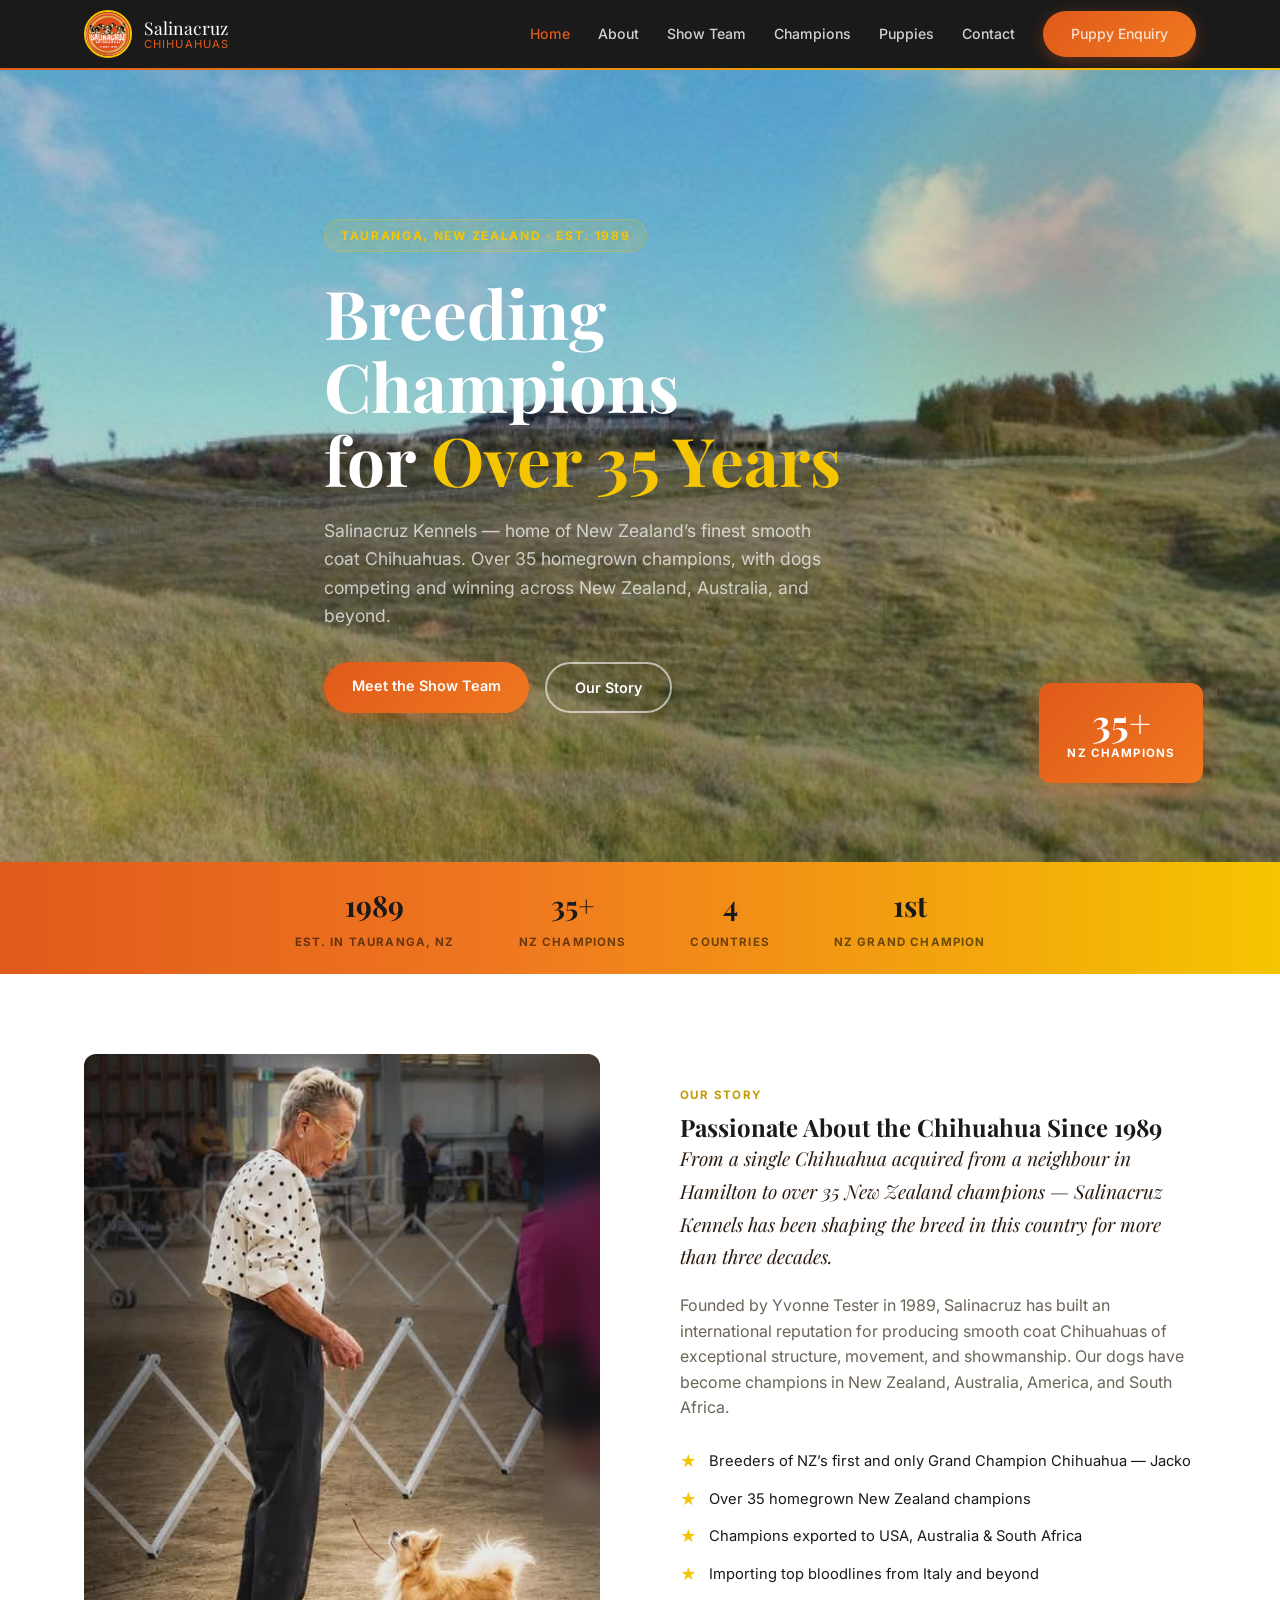
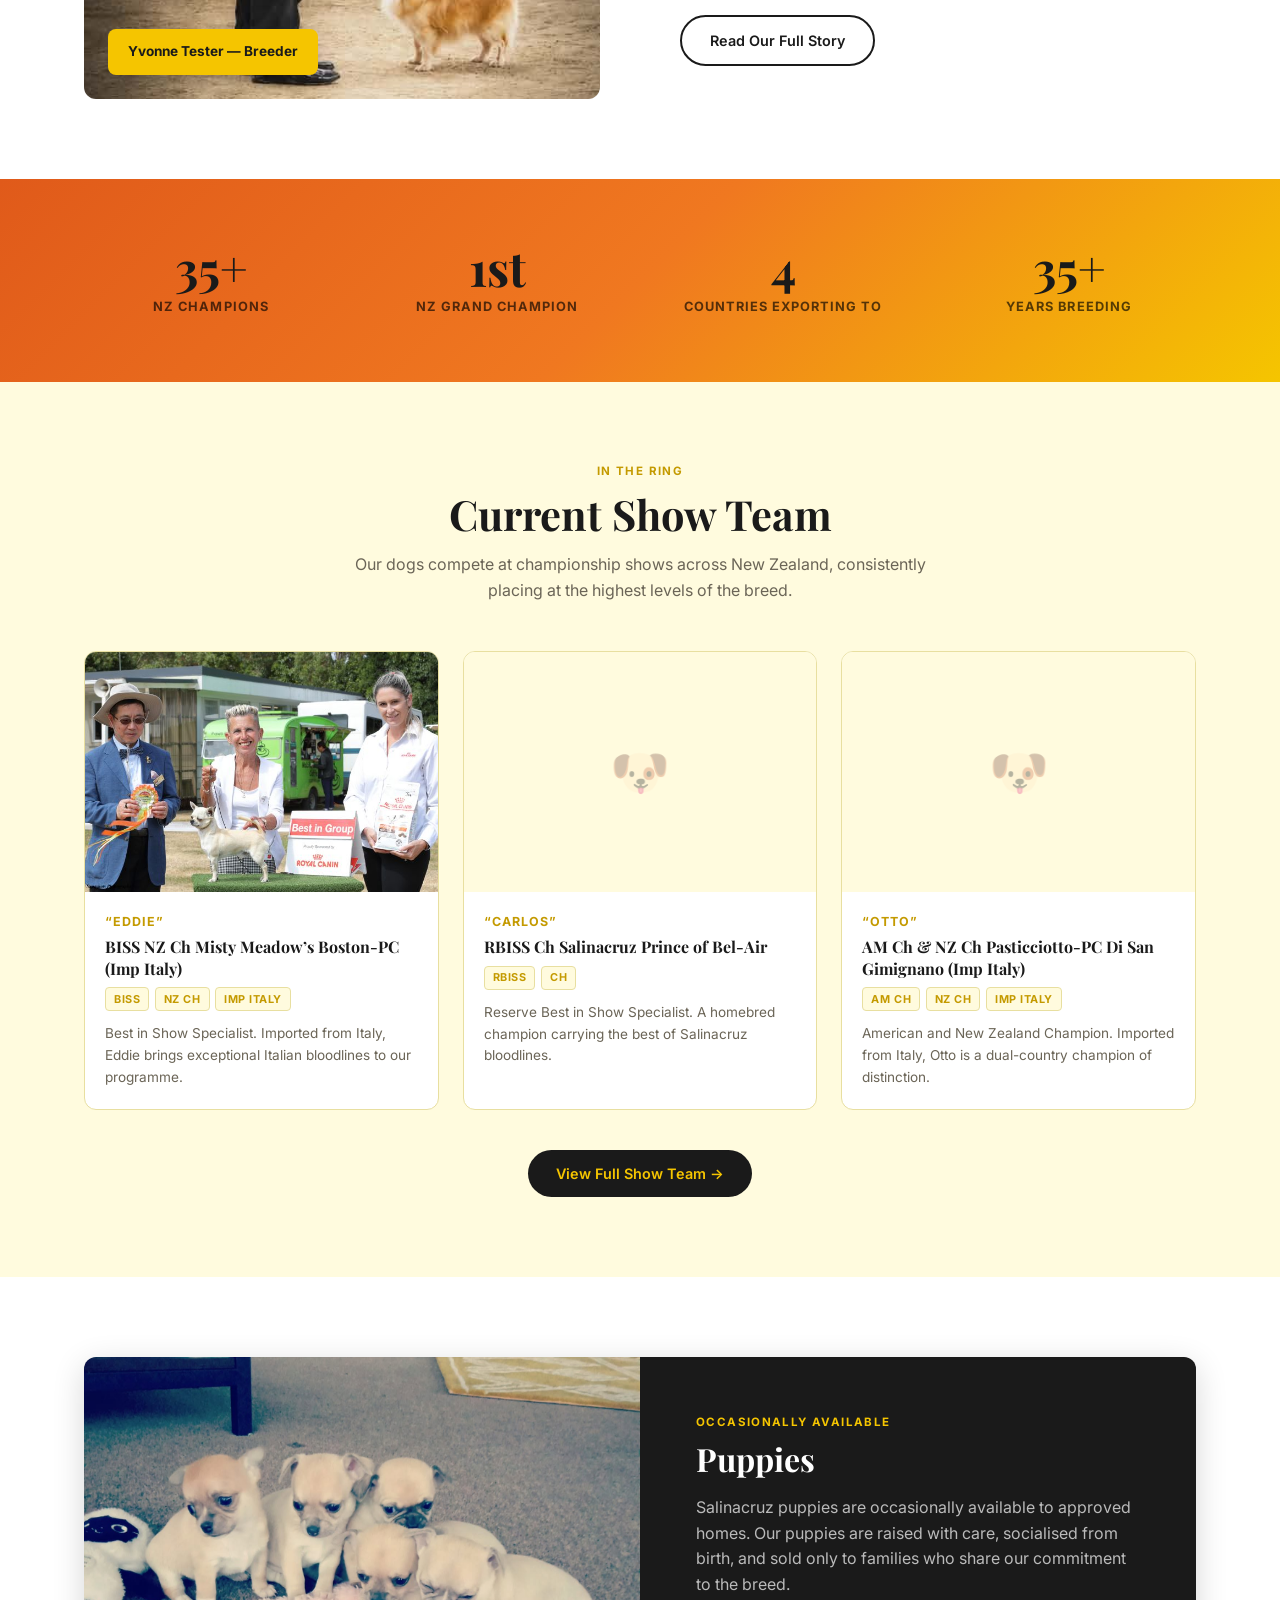
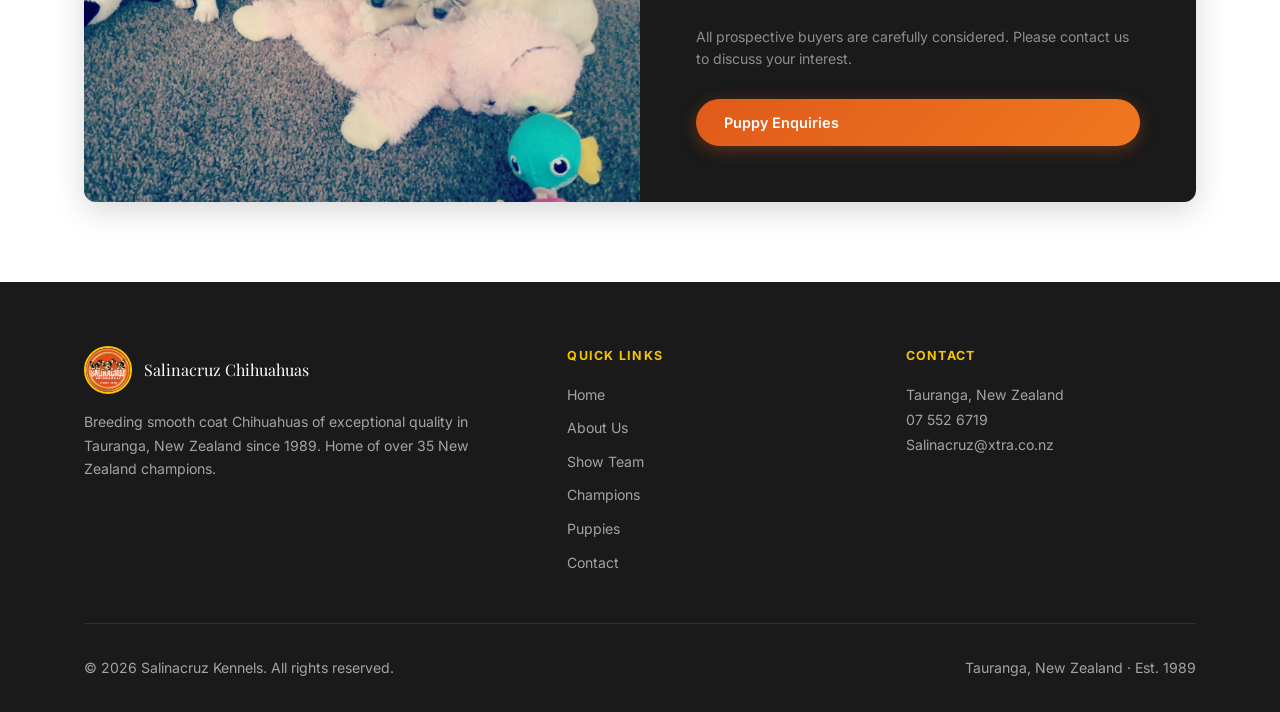
==== index.html @ f437dc0d "Update email to Salinacruz@xtra.co.nz across all pages" ====
﻿<!DOCTYPE html>
<html lang="en">
<head>
  <meta charset="UTF-8" />
  <meta name="viewport" content="width=device-width, initial-scale=1.0" />
  <title>Salinacruz Chihuahuas &mdash; Tauranga, New Zealand</title>
  <link rel="preconnect" href="https://fonts.googleapis.com" />
  <link rel="preconnect" href="https://fonts.gstatic.com" crossorigin />
  <link href="https://fonts.googleapis.com/css2?family=Playfair+Display:ital,wght@0,400;0,700;1,400&family=Inter:wght@300;400;500;600;700&display=swap" rel="stylesheet" />
  <link rel="icon" type="image/png" href="assets/images/logo.png" />
  <link rel="stylesheet" href="css/styles.css" />
</head>
<body>

  <!-- ===== NAV ===== -->
  <header id="site-header">
    <nav class="nav container">
      <a href="index.html" class="nav__logo">
        <img src="assets/images/logo.png" alt="Salinacruz Chihuahuas" class="nav__logo-img" onerror="this.style.display='none'" />
        <div class="nav__logo-name">Salinacruz <span>Chihuahuas</span></div>
      </a>
      <button class="nav__toggle" aria-label="Toggle menu" aria-expanded="false">
        <span></span><span></span><span></span>
      </button>
      <ul class="nav__links">
        <li><a href="index.html" class="active">Home</a></li>
        <li><a href="about.html">About</a></li>
        <li><a href="show-team.html">Show Team</a></li>
        <li><a href="champions.html">Champions</a></li>
        <li><a href="puppies.html">Puppies</a></li>
        <li><a href="contact.html">Contact</a></li>
        <li><a href="contact.html" class="btn btn--primary nav__cta">Puppy Enquiry</a></li>
      </ul>
    </nav>
  </header>

  <main>

    <!-- ===== HERO ===== -->
    <section class="hero">
      <div class="hero__bg"></div>
      <div class="hero__photo"></div>
      <div class="hero__accent"></div>
      <div class="hero__accent2"></div>
      <div class="hero__content container">
        <span class="hero__eyebrow">Tauranga, New Zealand &middot; Est. 1989</span>
        <h1 class="hero__title">
          Breeding Champions<br>for <em>Over 35 Years</em>
        </h1>
        <p class="hero__subtitle">Salinacruz Kennels — home of New Zealand&rsquo;s finest smooth coat Chihuahuas. Over 35 homegrown champions, with dogs competing and winning across New Zealand, Australia, and beyond.</p>
        <div class="hero__ctas">
          <a href="show-team.html" class="btn btn--primary">Meet the Show Team</a>
          <a href="about.html" class="btn btn--outline-light">Our Story</a>
        </div>
      </div>
      <div class="hero__badge">
        <span class="hero__badge-num">35+</span>
        <span class="hero__badge-label">NZ Champions</span>
      </div>
    </section>

    <!-- ===== STATS BAR ===== -->
    <div class="stats-bar">
      <div class="container">
        <div class="stats-bar__grid">
          <div class="stat-item">
            <span class="stat-number">1989</span>
            <span class="stat-label">Est. in Tauranga, NZ</span>
          </div>
          <div class="stat-item">
            <span class="stat-number">35+</span>
            <span class="stat-label">NZ Champions</span>
          </div>
          <div class="stat-item">
            <span class="stat-number">4</span>
            <span class="stat-label">Countries</span>
          </div>
          <div class="stat-item">
            <span class="stat-number">1st</span>
            <span class="stat-label">NZ Grand Champion</span>
          </div>
        </div>
      </div>
    </div>

    <!-- ===== ABOUT ===== -->
    <section class="section" id="about">
      <div class="container">
        <div class="about__grid">
          <div class="about__img reveal">
            <img src="assets/images/yvonne.png" alt="Yvonne Tester — Salinacruz Kennels" onerror="this.style.display='none'" />
            <div class="about__img-badge">Yvonne Tester &mdash; Breeder</div>
          </div>
          <div class="about__text reveal">
            <span class="eyebrow">Our Story</span>
            <h2>Passionate About the Chihuahua Since 1989</h2>
            <p class="lead">From a single Chihuahua acquired from a neighbour in Hamilton to over 35 New Zealand champions &mdash; Salinacruz Kennels has been shaping the breed in this country for more than three decades.</p>
            <p>Founded by Yvonne Tester in 1989, Salinacruz has built an international reputation for producing smooth coat Chihuahuas of exceptional structure, movement, and showmanship. Our dogs have become champions in New Zealand, Australia, America, and South Africa.</p>
            <div class="about__highlights">
              <div class="highlight">Breeders of NZ&rsquo;s first and only Grand Champion Chihuahua &mdash; Jacko</div>
              <div class="highlight">Over 35 homegrown New Zealand champions</div>
              <div class="highlight">Champions exported to USA, Australia &amp; South Africa</div>
              <div class="highlight">Importing top bloodlines from Italy and beyond</div>
            </div>
            <a href="about.html" class="btn btn--outline">Read Our Full Story</a>
          </div>
        </div>
      </div>
    </section>

    <!-- ===== ACHIEVEMENT BAND ===== -->
    <div class="achieve-band">
      <div class="container">
        <div class="achieve-grid">
          <div class="achieve-item">
            <span class="achieve-num">35+</span>
            <span class="achieve-label">NZ Champions</span>
          </div>
          <div class="achieve-item">
            <span class="achieve-num">1st</span>
            <span class="achieve-label">NZ Grand Champion</span>
          </div>
          <div class="achieve-item">
            <span class="achieve-num">4</span>
            <span class="achieve-label">Countries Exporting To</span>
          </div>
          <div class="achieve-item">
            <span class="achieve-num">35+</span>
            <span class="achieve-label">Years Breeding</span>
          </div>
        </div>
      </div>
    </div>

    <!-- ===== SHOW TEAM PREVIEW ===== -->
    <section class="section section--alt">
      <div class="container">
        <div class="section__header reveal">
          <span class="eyebrow">In the Ring</span>
          <h2>Current Show Team</h2>
          <p class="section__desc">Our dogs compete at championship shows across New Zealand, consistently placing at the highest levels of the breed.</p>
        </div>
        <div class="dogs-grid">

          <div class="dog-card reveal">
            <div class="dog-card__photo">
              <img src="assets/images/dog-eddie.jpg" alt="Eddie" onerror="this.style.display='none'" />
              <div class="dog-card__photo-placeholder">&#128054;</div>
            </div>
            <div class="dog-card__body">
              <div class="dog-card__nickname">&ldquo;Eddie&rdquo;</div>
              <h3 class="dog-card__name">BISS NZ Ch Misty Meadow&rsquo;s Boston-PC (Imp Italy)</h3>
              <div class="dog-card__titles">
                <span class="dog-card__title-badge">BISS</span>
                <span class="dog-card__title-badge">NZ Ch</span>
                <span class="dog-card__title-badge">Imp Italy</span>
              </div>
              <p class="dog-card__desc">Best in Show Specialist. Imported from Italy, Eddie brings exceptional Italian bloodlines to our programme.</p>
            </div>
          </div>

          <div class="dog-card reveal">
            <div class="dog-card__photo">
              <img src="assets/images/dog-carlos.jpg" alt="Carlos" onerror="this.style.display='none'" />
              <div class="dog-card__photo-placeholder">&#128054;</div>
            </div>
            <div class="dog-card__body">
              <div class="dog-card__nickname">&ldquo;Carlos&rdquo;</div>
              <h3 class="dog-card__name">RBISS Ch Salinacruz Prince of Bel-Air</h3>
              <div class="dog-card__titles">
                <span class="dog-card__title-badge">RBISS</span>
                <span class="dog-card__title-badge">Ch</span>
              </div>
              <p class="dog-card__desc">Reserve Best in Show Specialist. A homebred champion carrying the best of Salinacruz bloodlines.</p>
            </div>
          </div>

          <div class="dog-card reveal">
            <div class="dog-card__photo">
              <img src="assets/images/dog-otto.jpg" alt="Otto" onerror="this.style.display='none'" />
              <div class="dog-card__photo-placeholder">&#128054;</div>
            </div>
            <div class="dog-card__body">
              <div class="dog-card__nickname">&ldquo;Otto&rdquo;</div>
              <h3 class="dog-card__name">AM Ch &amp; NZ Ch Pasticciotto-PC Di San Gimignano (Imp Italy)</h3>
              <div class="dog-card__titles">
                <span class="dog-card__title-badge">AM Ch</span>
                <span class="dog-card__title-badge">NZ Ch</span>
                <span class="dog-card__title-badge">Imp Italy</span>
              </div>
              <p class="dog-card__desc">American and New Zealand Champion. Imported from Italy, Otto is a dual-country champion of distinction.</p>
            </div>
          </div>

        </div>
        <div class="reveal" style="text-align:center; margin-top:2.5rem;">
          <a href="show-team.html" class="btn btn--dark">View Full Show Team &rarr;</a>
        </div>
      </div>
    </section>

    <!-- ===== PUPPIES CTA ===== -->
    <section class="section">
      <div class="container">
        <div class="puppies-cta reveal">
          <div class="puppies-cta__img">
            <img src="assets/images/puppies.jpg" alt="Salinacruz puppies" />
          </div>
          <div class="puppies-cta__text">
            <span class="eyebrow" style="color:var(--yellow);">Occasionally Available</span>
            <h2>Puppies</h2>
            <p>Salinacruz puppies are occasionally available to approved homes. Our puppies are raised with care, socialised from birth, and sold only to families who share our commitment to the breed.</p>
            <p style="margin-bottom:1.75rem; color:rgba(255,255,255,.5); font-size:.88rem;">All prospective buyers are carefully considered. Please contact us to discuss your interest.</p>
            <a href="puppies.html" class="btn btn--primary">Puppy Enquiries</a>
          </div>
        </div>
      </div>
    </section>

  </main>

  <!-- ===== FOOTER ===== -->
  <footer class="footer">
    <div class="container">
      <div class="footer__grid">
        <div>
          <div class="footer__logo">
            <img src="assets/images/logo.png" alt="Salinacruz Chihuahuas" class="footer__logo-img" onerror="this.style.display='none'" />
            <div class="footer__logo-name">Salinacruz Chihuahuas</div>
          </div>
          <p>Breeding smooth coat Chihuahuas of exceptional quality in Tauranga, New Zealand since 1989. Home of over 35 New Zealand champions.</p>
        </div>
        <div>
          <h5>Quick Links</h5>
          <ul class="footer__links">
            <li><a href="index.html">Home</a></li>
            <li><a href="about.html">About Us</a></li>
            <li><a href="show-team.html">Show Team</a></li>
            <li><a href="champions.html">Champions</a></li>
            <li><a href="puppies.html">Puppies</a></li>
            <li><a href="contact.html">Contact</a></li>
          </ul>
        </div>
        <div class="footer__contact">
          <h5>Contact</h5>
          <p>Tauranga, New Zealand</p>
          <a href="tel:075526719">07 552 6719</a>
          <a href="mailto:Salinacruz@xtra.co.nz">Salinacruz@xtra.co.nz</a>
        </div>
      </div>
      <div class="footer__bottom">
        <p>&copy; 2026 Salinacruz Kennels. All rights reserved.</p>
        <p>Tauranga, New Zealand &middot; Est. 1989</p>
      </div>
    </div>
  </footer>

  <script src="js/nav.js"></script>
</body>
</html>
---- css/styles.css ----
/* ===================================================
   SALINACRUZ CHIHUAHUAS — Stylesheet
   =================================================== */

/* ---- TOKENS ---- */
:root {
  --yellow:       #F5C500;
  --yellow-dark:  #C49A00;
  --yellow-light: #FFFBDE;
  --orange:       #E05A1A;
  --orange-dark:  #B84614;
  --orange-light: #FFF0E8;
  --black:        #1A1A1A;
  --dark:         #2B1A0F;
  --cream:        #FFFEF5;
  --white:        #FFFFFF;
  --muted:        #6B6557;
  --border:       #E8DFA0;
  --shadow:       0 2px 12px rgba(0,0,0,.10);
  --shadow-lg:    0 8px 32px rgba(0,0,0,.16);
  --r:            12px;
  --r-sm:         8px;
  --serif:        'Playfair Display', Georgia, serif;
  --sans:         'Inter', system-ui, sans-serif;
}

/* ---- RESET ---- */
*, *::before, *::after { box-sizing: border-box; margin: 0; padding: 0; }
html { scroll-behavior: smooth; }
body { font-family: var(--sans); font-size: 16px; color: var(--black); background: var(--white); line-height: 1.6; }
img { max-width: 100%; display: block; }
a { color: inherit; text-decoration: none; }
ul { list-style: none; }
h1,h2,h3,h4 { font-family: var(--serif); line-height: 1.25; }

/* ---- UTILITIES ---- */
.container { max-width: 1160px; margin: 0 auto; padding: 0 1.5rem; }
.section { padding: 5rem 0; }
.section--alt { background: var(--yellow-light); }
.section--dark { background: var(--dark); color: var(--white); }
.eyebrow { display: block; font-size: .72rem; font-weight: 700; letter-spacing: .12em; text-transform: uppercase; color: var(--yellow-dark); margin-bottom: .5rem; }
.section--dark .eyebrow { color: var(--yellow); }
.section__header { text-align: center; margin-bottom: 3rem; }
.section__header h2 { font-size: clamp(1.8rem, 4vw, 2.6rem); }
.section__desc { color: var(--muted); max-width: 600px; margin: .75rem auto 0; }
.section--dark .section__desc { color: rgba(255,255,255,.7); }
.btn { display: inline-block; padding: .75rem 1.75rem; border-radius: 50px; font-weight: 600; font-size: .9rem; transition: all .2s; cursor: pointer; border: none; }
.btn--primary { background: linear-gradient(135deg, var(--orange) 0%, #F07820 100%); color: var(--white); box-shadow: 0 4px 16px rgba(224,90,26,.35); }
.btn--primary:hover { background: linear-gradient(135deg, var(--orange-dark) 0%, var(--orange) 100%); box-shadow: 0 6px 20px rgba(224,90,26,.45); }
.btn--outline { background: transparent; color: var(--black); border: 2px solid var(--black); }
.btn--outline:hover { background: var(--black); color: var(--yellow); }
.btn--outline-light { background: transparent; color: var(--white); border: 2px solid rgba(255,255,255,.6); }
.btn--outline-light:hover { background: var(--yellow); color: var(--black); border-color: var(--yellow); }
.btn--dark { background: var(--black); color: var(--yellow); }
.btn--dark:hover { background: var(--dark); }
.tag { display: inline-block; font-size: .72rem; font-weight: 700; letter-spacing: .06em; text-transform: uppercase; background: var(--yellow); color: var(--black); border-radius: 4px; padding: .2rem .6rem; }

/* ---- REVEAL ---- */
.reveal { opacity: 0; transform: translateY(24px); transition: opacity .55s ease, transform .55s ease; }
.reveal.revealed { opacity: 1; transform: none; }

/* ---- NAV ---- */
#site-header { position: sticky; top: 0; z-index: 100; background: var(--black); transition: box-shadow .3s; border-bottom: 2px solid transparent; background-clip: padding-box; }
#site-header::after { content: ''; position: absolute; bottom: -2px; left: 0; right: 0; height: 2px; background: linear-gradient(90deg, var(--orange), var(--yellow)); }
#site-header.scrolled { box-shadow: 0 2px 20px rgba(0,0,0,.5); }
.nav { display: flex; align-items: center; justify-content: space-between; height: 68px; gap: 2rem; }
.nav__logo { display: flex; align-items: center; gap: .75rem; }
.nav__logo-img { height: 48px; width: 48px; border-radius: 50%; object-fit: cover; border: 2px solid var(--yellow); }
.nav__logo-name { font-family: var(--serif); font-size: 1.1rem; color: var(--white); line-height: 1.2; }
.nav__logo-name span { display: block; font-size: .7rem; font-family: var(--sans); letter-spacing: .1em; text-transform: uppercase; color: var(--orange); font-style: normal; }
.nav__links { display: flex; align-items: center; gap: 1.75rem; }
.nav__links a { font-size: .88rem; font-weight: 500; color: rgba(255,255,255,.8); transition: color .2s; }
.nav__links a:hover { color: var(--yellow); }
.nav__links a.active { color: var(--orange); }
.nav__dropdown-btn { background: none; border: none; cursor: pointer; font-size: .88rem; font-weight: 500; color: rgba(255,255,255,.8); transition: color .2s; padding: 0; font-family: var(--sans); display: flex; align-items: center; gap: .3rem; }
.nav__dropdown-btn::after { content: '▾'; font-size: .7rem; }
.nav__dropdown-btn:hover { color: var(--yellow); }
.nav__item { position: relative; }
.nav__submenu { display: none; position: absolute; top: calc(100% + .5rem); left: 0; background: var(--black); border: 1px solid rgba(245,197,0,.2); border-radius: var(--r-sm); padding: .5rem 0; min-width: 180px; box-shadow: var(--shadow-lg); }
.nav__item.open .nav__submenu { display: block; }
.nav__submenu li a { display: block; padding: .6rem 1.2rem; font-size: .85rem; color: rgba(255,255,255,.8); transition: all .15s; }
.nav__submenu li a:hover { color: var(--yellow); background: rgba(245,197,0,.08); }
.nav__toggle { display: none; flex-direction: column; gap: 5px; background: none; border: none; cursor: pointer; padding: .4rem; }
.nav__toggle span { display: block; width: 24px; height: 2px; background: var(--white); border-radius: 2px; transition: .3s; }
.nav__cta { white-space: nowrap; }

/* ---- HERO ---- */
.hero { min-height: 88vh; display: flex; align-items: center; position: relative; overflow: hidden; background: var(--black); }
.hero__bg { position: absolute; inset: 0; background: linear-gradient(135deg, rgba(26,10,0,.20) 0%, rgba(43,26,15,.20) 50%, rgba(26,10,0,.20) 100%); z-index: 2; }
.hero__photo { position: absolute; inset: 0; background: url('../assets/images/hero-bg.jpg') center center / cover no-repeat; z-index: 1; }
.hero__accent { position: absolute; top: -100px; right: -100px; width: 600px; height: 600px; border-radius: 50%; background: radial-gradient(circle, rgba(224,90,26,.3) 0%, rgba(245,197,0,.12) 45%, transparent 70%); pointer-events: none; z-index: 3; }
.hero__accent2 { position: absolute; bottom: -80px; left: -80px; width: 400px; height: 400px; border-radius: 50%; background: radial-gradient(circle, rgba(245,197,0,.12) 0%, transparent 65%); pointer-events: none; z-index: 3; }
.hero__content { position: relative; z-index: 4; max-width: 680px; }
.hero__eyebrow { display: inline-block; font-size: .75rem; font-weight: 700; letter-spacing: .14em; text-transform: uppercase; color: var(--yellow); background: rgba(245,197,0,.12); border: 1px solid rgba(245,197,0,.3); border-radius: 50px; padding: .35rem 1rem; margin-bottom: 1.5rem; }
.hero__title { font-size: clamp(2.4rem, 6vw, 4.2rem); color: var(--white); line-height: 1.1; margin-bottom: 1.25rem; }
.hero__title em { color: var(--yellow); font-style: normal; }
.hero__subtitle { font-size: 1.1rem; color: rgba(255,255,255,.7); margin-bottom: 2rem; max-width: 500px; }
.hero__ctas { display: flex; gap: 1rem; flex-wrap: wrap; }
.hero__badge { position: absolute; right: 6%; bottom: 10%; z-index: 4; background: linear-gradient(135deg, var(--orange) 0%, #F07820 100%); color: var(--white); border-radius: var(--r); padding: 1.25rem 1.75rem; text-align: center; box-shadow: 0 8px 32px rgba(224,90,26,.4); }
.hero__badge-num { font-family: var(--serif); font-size: 2.4rem; font-weight: 700; line-height: 1; display: block; }
.hero__badge-label { font-size: .72rem; font-weight: 700; letter-spacing: .1em; text-transform: uppercase; display: block; margin-top: .2rem; }

/* ---- STATS BAR ---- */
.stats-bar { background: linear-gradient(90deg, var(--orange) 0%, #F07820 40%, var(--yellow) 100%); padding: 1.25rem 0; }
.stats-bar__grid { display: flex; justify-content: center; gap: 4rem; flex-wrap: wrap; }
.stat-item { text-align: center; }
.stat-number { font-family: var(--serif); font-size: 1.8rem; font-weight: 700; color: var(--black); display: block; }
.stat-label { font-size: .72rem; font-weight: 700; letter-spacing: .1em; text-transform: uppercase; color: rgba(0,0,0,.55); }

/* ---- ABOUT ---- */
.about__grid { display: grid; grid-template-columns: 1fr 1fr; gap: 5rem; align-items: center; }
.about__img { position: relative; border-radius: var(--r); overflow: hidden; aspect-ratio: 4/5; background: var(--yellow-light); }
.about__img img { width: 100%; height: 100%; object-fit: cover; }
.about__img-badge { position: absolute; bottom: 1.5rem; left: 1.5rem; background: var(--yellow); color: var(--black); border-radius: var(--r-sm); padding: .75rem 1.25rem; font-weight: 700; font-size: .85rem; box-shadow: var(--shadow); }
.about__text .lead { font-family: var(--serif); font-size: 1.2rem; font-style: italic; color: var(--dark); line-height: 1.7; margin-bottom: 1.25rem; }
.about__text p { color: var(--muted); margin-bottom: 1rem; }
.about__highlights { display: flex; flex-direction: column; gap: .75rem; margin: 1.75rem 0; }
.highlight { display: flex; align-items: center; gap: .75rem; font-size: .92rem; }
.highlight::before { content: '★'; color: var(--yellow); font-size: 1rem; flex-shrink: 0; }

/* ---- DOG CARDS ---- */
.dogs-grid { display: grid; grid-template-columns: repeat(3, 1fr); gap: 1.5rem; }
.dog-card { background: var(--white); border: 1px solid var(--border); border-radius: var(--r); overflow: hidden; transition: transform .25s, box-shadow .25s; position: relative; }
.dog-card::before { content: ''; position: absolute; top: 0; left: 0; right: 0; height: 3px; background: linear-gradient(90deg, var(--orange), var(--yellow)); transform: scaleX(0); transform-origin: left; transition: transform .3s; }
.dog-card:hover { transform: translateY(-4px); box-shadow: var(--shadow-lg); }
.dog-card:hover::before { transform: scaleX(1); }
.dog-card__photo { height: 240px; background: var(--yellow-light); overflow: hidden; position: relative; }
.dog-card__photo img { width: 100%; height: 100%; object-fit: cover; transition: transform .4s; }
.dog-card:hover .dog-card__photo img { transform: scale(1.05); }
.dog-card__photo-placeholder { width: 100%; height: 100%; display: flex; align-items: center; justify-content: center; font-size: 3rem; color: var(--yellow-dark); opacity: .35; }
.dog-card__body { padding: 1.25rem; }
.dog-card__nickname { font-size: .78rem; font-weight: 700; letter-spacing: .08em; text-transform: uppercase; color: var(--yellow-dark); margin-bottom: .25rem; }
.dog-card__name { font-family: var(--serif); font-size: 1rem; color: var(--black); margin-bottom: .5rem; line-height: 1.35; }
.dog-card__titles { display: flex; flex-wrap: wrap; gap: .35rem; margin-bottom: .75rem; }
.dog-card__title-badge { font-size: .68rem; font-weight: 700; background: var(--yellow-light); color: var(--yellow-dark); border: 1px solid var(--border); border-radius: 4px; padding: .15rem .5rem; text-transform: uppercase; letter-spacing: .05em; }
.dog-card__desc { font-size: .85rem; color: var(--muted); line-height: 1.6; }

/* ---- ACHIEVEMENT BAND ---- */
.achieve-band { background: linear-gradient(135deg, var(--orange) 0%, #F07820 50%, var(--yellow) 100%); padding: 4rem 0; }
.achieve-grid { display: grid; grid-template-columns: repeat(4, 1fr); gap: 2rem; }
.achieve-item { text-align: center; }
.achieve-num { font-family: var(--serif); font-size: 3rem; font-weight: 700; color: var(--black); display: block; line-height: 1; }
.achieve-label { font-size: .8rem; font-weight: 700; letter-spacing: .08em; text-transform: uppercase; color: rgba(0,0,0,.65); margin-top: .4rem; display: block; }

/* ---- PUPPIES CTA ---- */
.puppies-cta { display: grid; grid-template-columns: 1fr 1fr; gap: 0; border-radius: var(--r); overflow: hidden; box-shadow: var(--shadow-lg); }
.puppies-cta__img { position: relative; min-height: 320px; background: var(--yellow-light); }
.puppies-cta__img img { width: 100%; height: 100%; object-fit: cover; position: absolute; inset: 0; }
.puppies-cta__text { background: var(--black); padding: 3.5rem; display: flex; flex-direction: column; justify-content: center; }
.puppies-cta__text h2 { font-size: 2rem; color: var(--white); margin-bottom: 1rem; }
.puppies-cta__text p { color: rgba(255,255,255,.7); margin-bottom: 1.75rem; }

/* ---- PAGE HERO ---- */
.page-hero { background: var(--black); padding: 5rem 0 4rem; text-align: center; position: relative; overflow: hidden; }
.page-hero::before { content: ''; position: absolute; top: -80px; left: 50%; transform: translateX(-50%); width: 700px; height: 400px; border-radius: 50%; background: radial-gradient(circle, rgba(245,197,0,.15) 0%, transparent 70%); pointer-events: none; }
.page-hero h1 { font-size: clamp(2rem, 5vw, 3.2rem); color: var(--white); margin-bottom: .75rem; position: relative; }
.page-hero p { color: rgba(255,255,255,.65); max-width: 580px; margin: 0 auto; position: relative; }
.page-hero .eyebrow { color: var(--yellow); }

/* ---- FOOTER ---- */
.footer { background: var(--black); color: rgba(255,255,255,.8); padding: 4rem 0 2rem; }
.footer__grid { display: grid; grid-template-columns: 1.5fr 1fr 1fr; gap: 3rem; padding-bottom: 3rem; border-bottom: 1px solid rgba(255,255,255,.1); }
.footer__logo { display: flex; align-items: center; gap: .75rem; margin-bottom: 1rem; }
.footer__logo-img { height: 48px; width: 48px; border-radius: 50%; object-fit: cover; border: 2px solid var(--yellow); }
.footer__logo-name { font-family: var(--serif); font-size: 1rem; color: var(--white); }
.footer p { font-size: .88rem; color: rgba(255,255,255,.6); line-height: 1.7; }
.footer h5 { font-size: .78rem; font-weight: 700; letter-spacing: .1em; text-transform: uppercase; color: var(--yellow); margin-bottom: 1rem; }
.footer__links { display: flex; flex-direction: column; gap: .5rem; }
.footer__links a { font-size: .88rem; color: rgba(255,255,255,.6); transition: color .2s; }
.footer__links a:hover { color: var(--yellow); }
.footer__contact p, .footer__contact a { font-size: .88rem; color: rgba(255,255,255,.6); display: block; line-height: 1.8; }
.footer__contact a:hover { color: var(--yellow); }
.footer__bottom { display: flex; justify-content: space-between; align-items: center; padding-top: 2rem; font-size: .8rem; color: rgba(255,255,255,.35); flex-wrap: wrap; gap: .5rem; }
.footer__bottom a { color: rgba(255,255,255,.35); }
.footer__bottom a:hover { color: var(--yellow); }

/* ---- BREADCRUMB ---- */
.breadcrumb-link { display: inline-flex; align-items: center; gap: .4rem; font-size: .85rem; color: rgba(255,255,255,.55); margin-bottom: 1rem; transition: color .2s; }
.breadcrumb-link:hover { color: var(--yellow); }

/* ---- RESPONSIVE ---- */
@media (max-width: 1024px) {
  .dogs-grid { grid-template-columns: repeat(2, 1fr); }
  .achieve-grid { grid-template-columns: repeat(2, 1fr); }
}
@media (max-width: 768px) {
  .nav__links { display: none; position: absolute; top: 68px; left: 0; right: 0; background: var(--black); flex-direction: column; padding: 1.5rem; gap: 1rem; border-top: 1px solid rgba(255,255,255,.1); }
  .nav__links.nav__links--open { display: flex; }
  .nav__toggle { display: flex; }
  .nav__submenu { position: static; border: none; padding: .25rem 0 .25rem 1rem; box-shadow: none; }
  .hero__badge { display: none; }
  .about__grid { grid-template-columns: 1fr; gap: 2.5rem; }
  .puppies-cta { grid-template-columns: 1fr; }
  .puppies-cta__img { min-height: 250px; }
  .footer__grid { grid-template-columns: 1fr; gap: 2rem; }
}
@media (max-width: 540px) {
  .dogs-grid { grid-template-columns: 1fr; }
  .stats-bar__grid { gap: 2rem; }
  .achieve-grid { grid-template-columns: 1fr 1fr; }
}
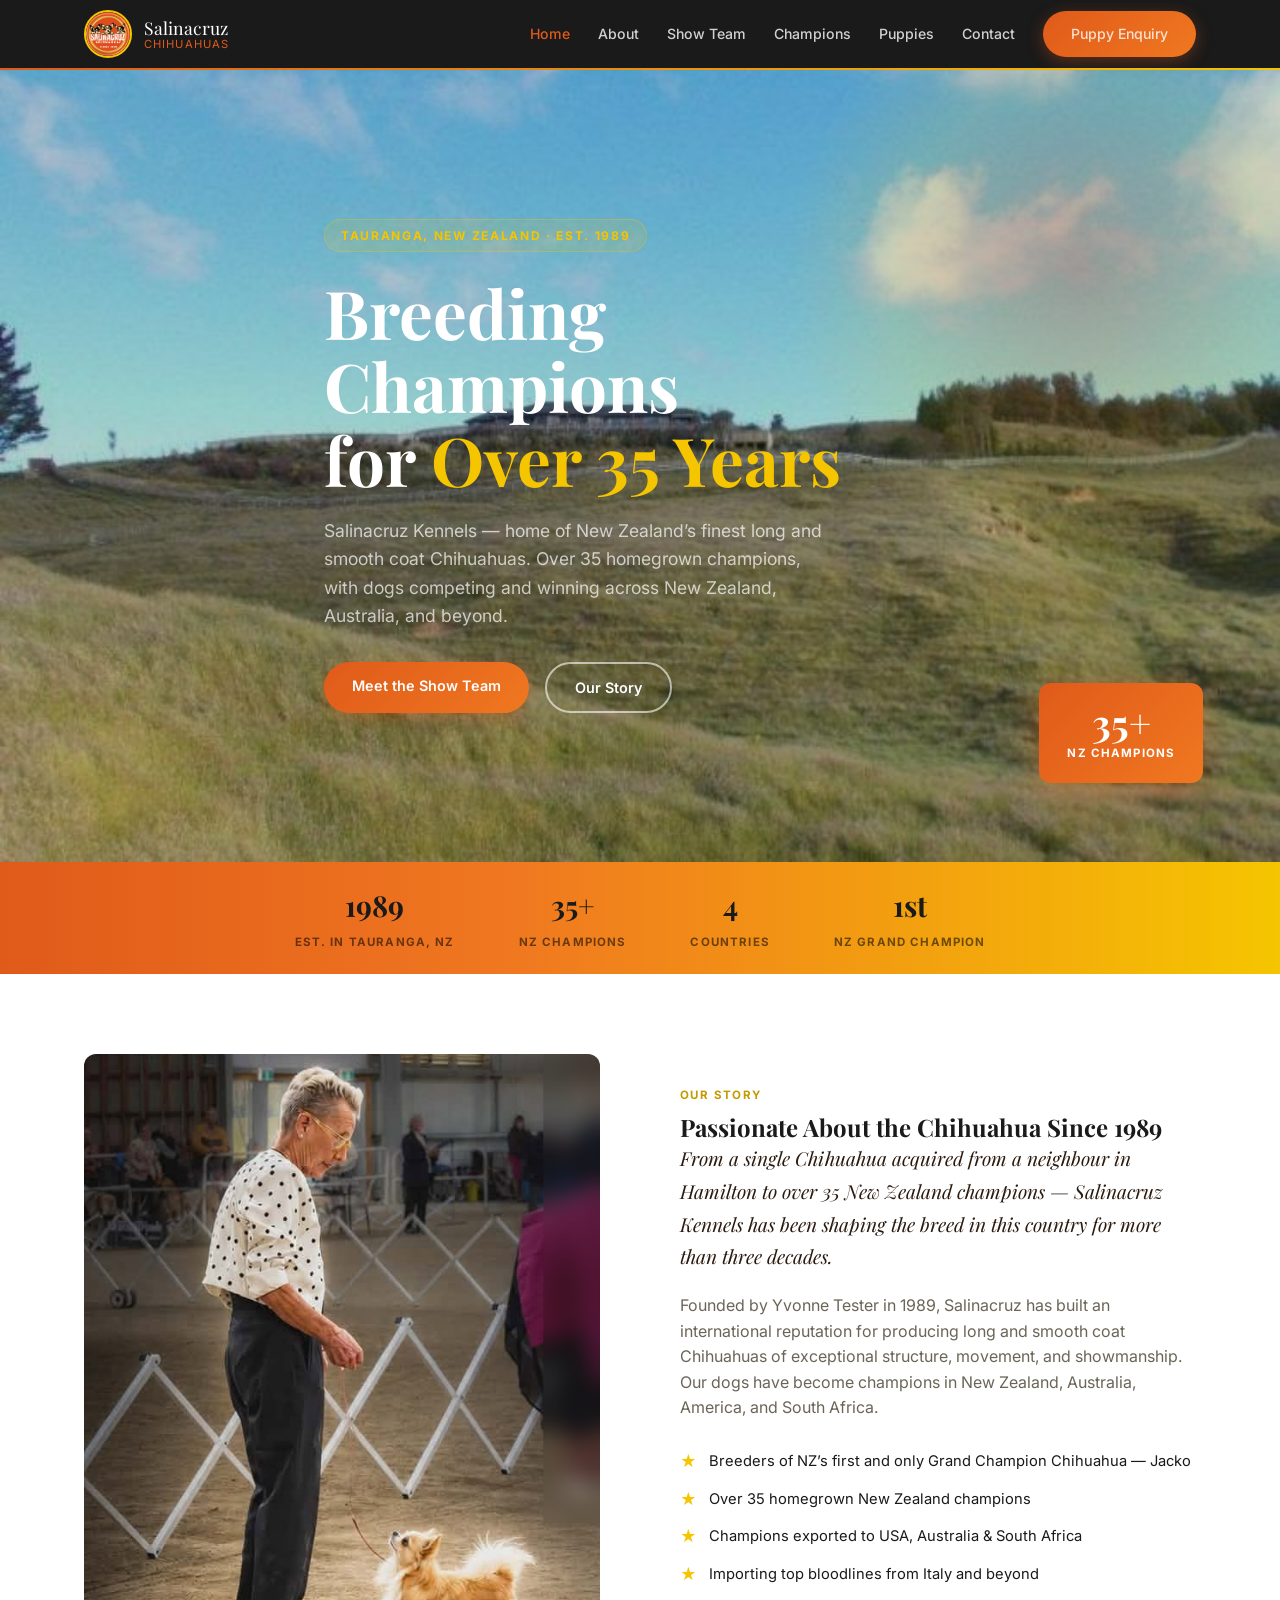
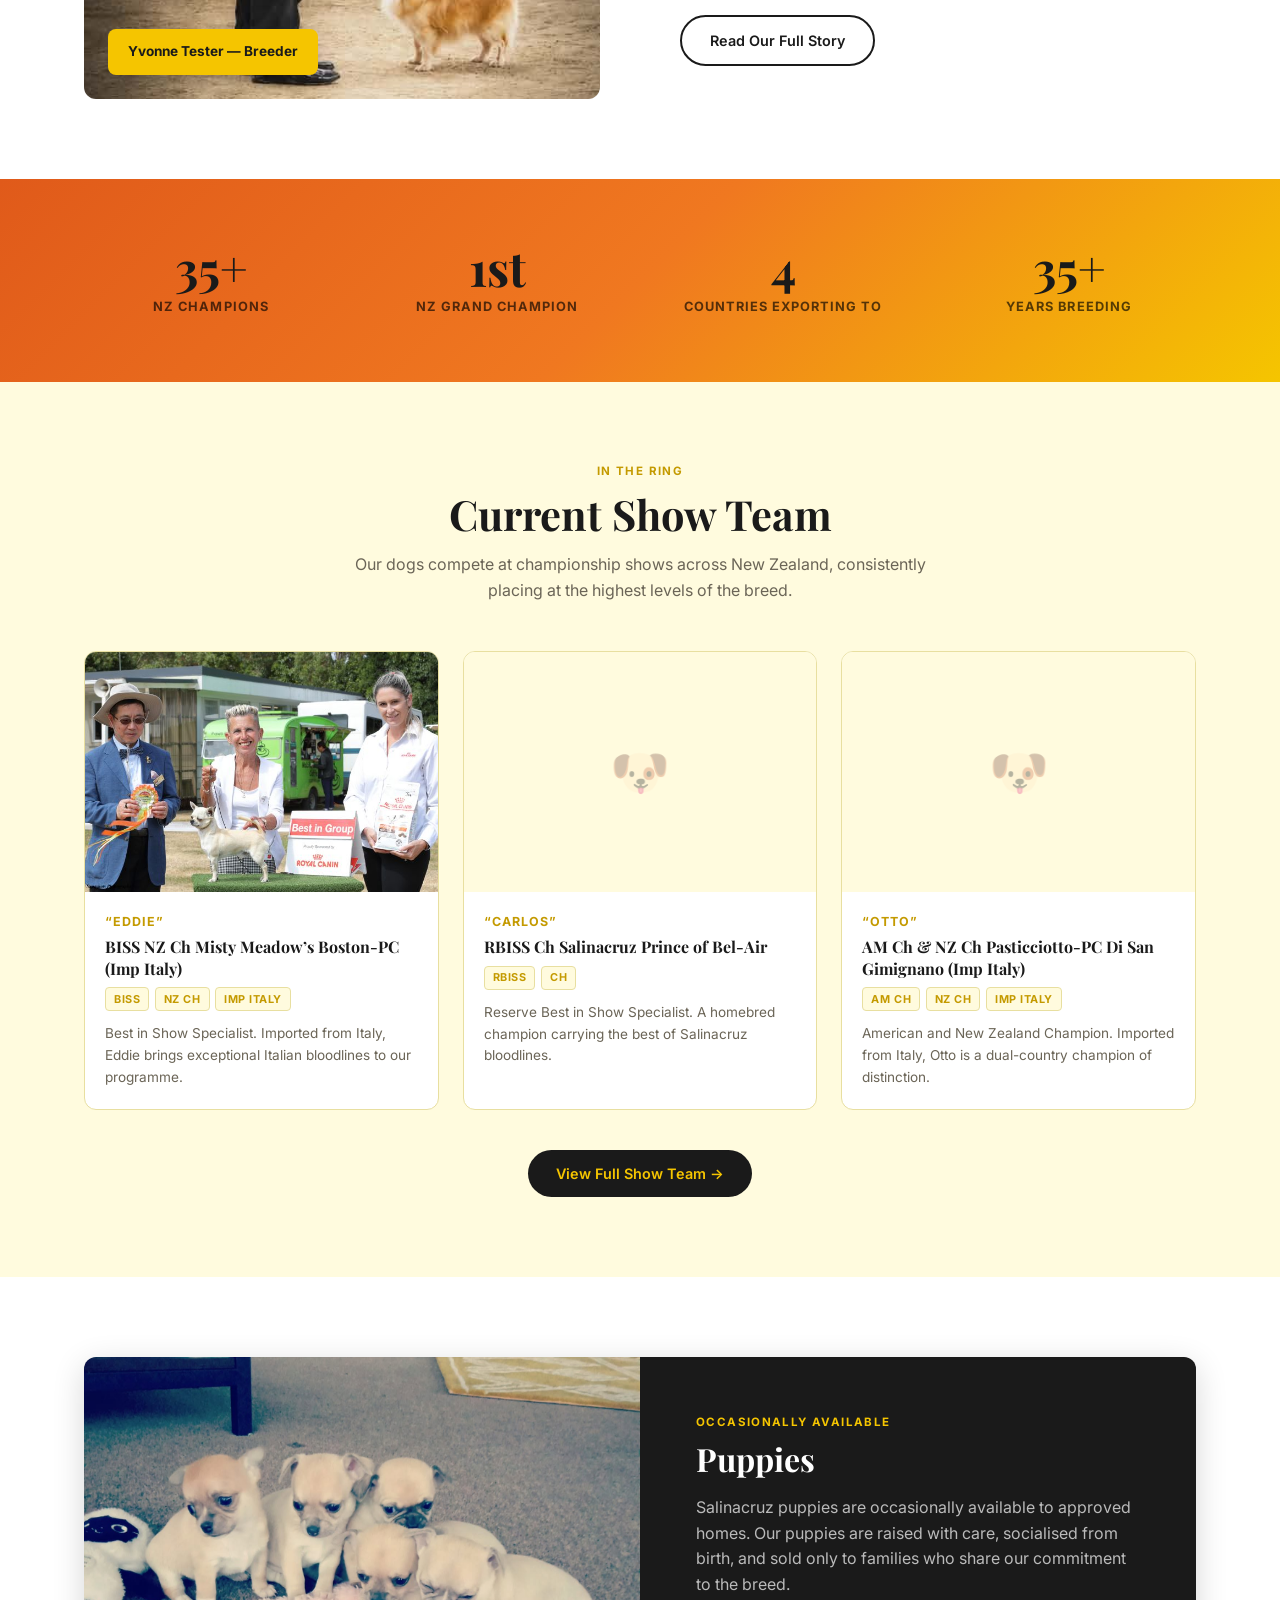
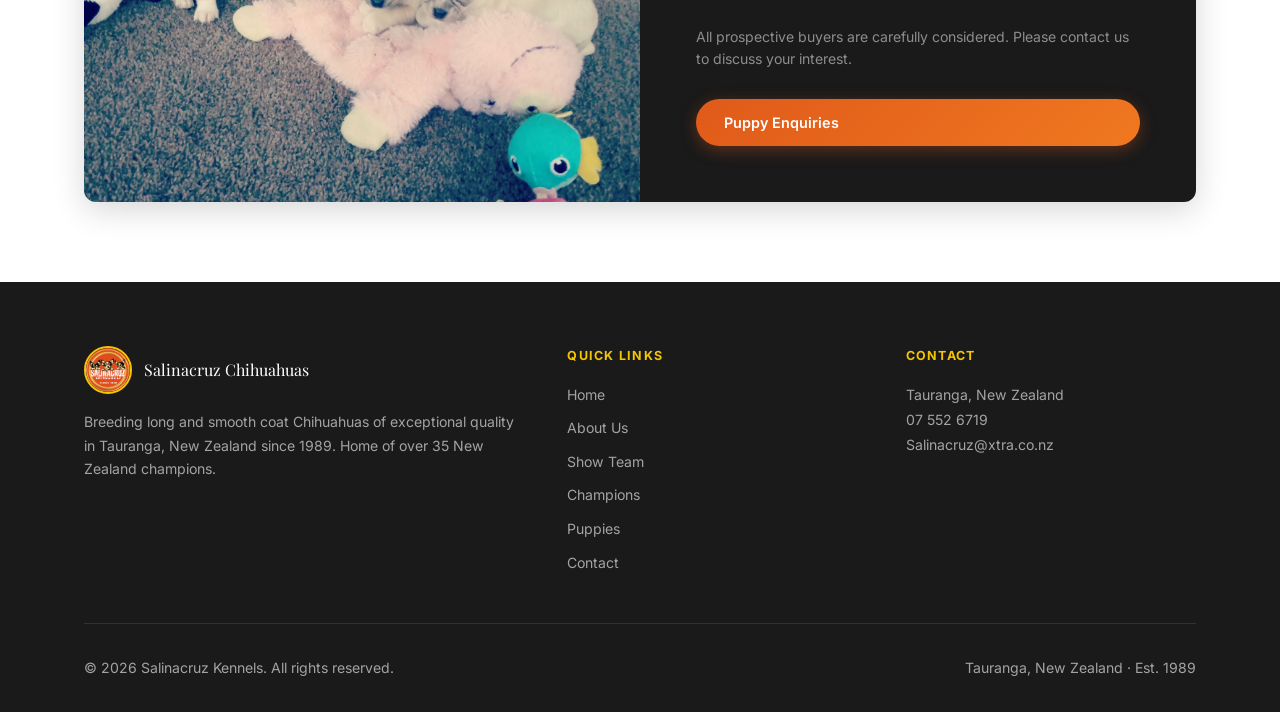
==== commit 2a11bb00: "Fix puppy3 image (PNG to JPG) and update smooth coat to long and smooth coat sitewide" ====
--- a/index.html
+++ b/index.html
@@ -47,7 +47,7 @@
         <h1 class="hero__title">
           Breeding Champions<br>for <em>Over 35 Years</em>
         </h1>
-        <p class="hero__subtitle">Salinacruz Kennels — home of New Zealand&rsquo;s finest smooth coat Chihuahuas. Over 35 homegrown champions, with dogs competing and winning across New Zealand, Australia, and beyond.</p>
+        <p class="hero__subtitle">Salinacruz Kennels — home of New Zealand&rsquo;s finest long and smooth coat Chihuahuas. Over 35 homegrown champions, with dogs competing and winning across New Zealand, Australia, and beyond.</p>
         <div class="hero__ctas">
           <a href="show-team.html" class="btn btn--primary">Meet the Show Team</a>
           <a href="about.html" class="btn btn--outline-light">Our Story</a>
@@ -95,7 +95,7 @@
             <span class="eyebrow">Our Story</span>
             <h2>Passionate About the Chihuahua Since 1989</h2>
             <p class="lead">From a single Chihuahua acquired from a neighbour in Hamilton to over 35 New Zealand champions &mdash; Salinacruz Kennels has been shaping the breed in this country for more than three decades.</p>
-            <p>Founded by Yvonne Tester in 1989, Salinacruz has built an international reputation for producing smooth coat Chihuahuas of exceptional structure, movement, and showmanship. Our dogs have become champions in New Zealand, Australia, America, and South Africa.</p>
+            <p>Founded by Yvonne Tester in 1989, Salinacruz has built an international reputation for producing long and smooth coat Chihuahuas of exceptional structure, movement, and showmanship. Our dogs have become champions in New Zealand, Australia, America, and South Africa.</p>
             <div class="about__highlights">
               <div class="highlight">Breeders of NZ&rsquo;s first and only Grand Champion Chihuahua &mdash; Jacko</div>
               <div class="highlight">Over 35 homegrown New Zealand champions</div>
@@ -228,7 +228,7 @@
             <img src="assets/images/logo.png" alt="Salinacruz Chihuahuas" class="footer__logo-img" onerror="this.style.display='none'" />
             <div class="footer__logo-name">Salinacruz Chihuahuas</div>
           </div>
-          <p>Breeding smooth coat Chihuahuas of exceptional quality in Tauranga, New Zealand since 1989. Home of over 35 New Zealand champions.</p>
+          <p>Breeding long and smooth coat Chihuahuas of exceptional quality in Tauranga, New Zealand since 1989. Home of over 35 New Zealand champions.</p>
         </div>
         <div>
           <h5>Quick Links</h5>
@@ -261,3 +261,4 @@
 
 
 
+
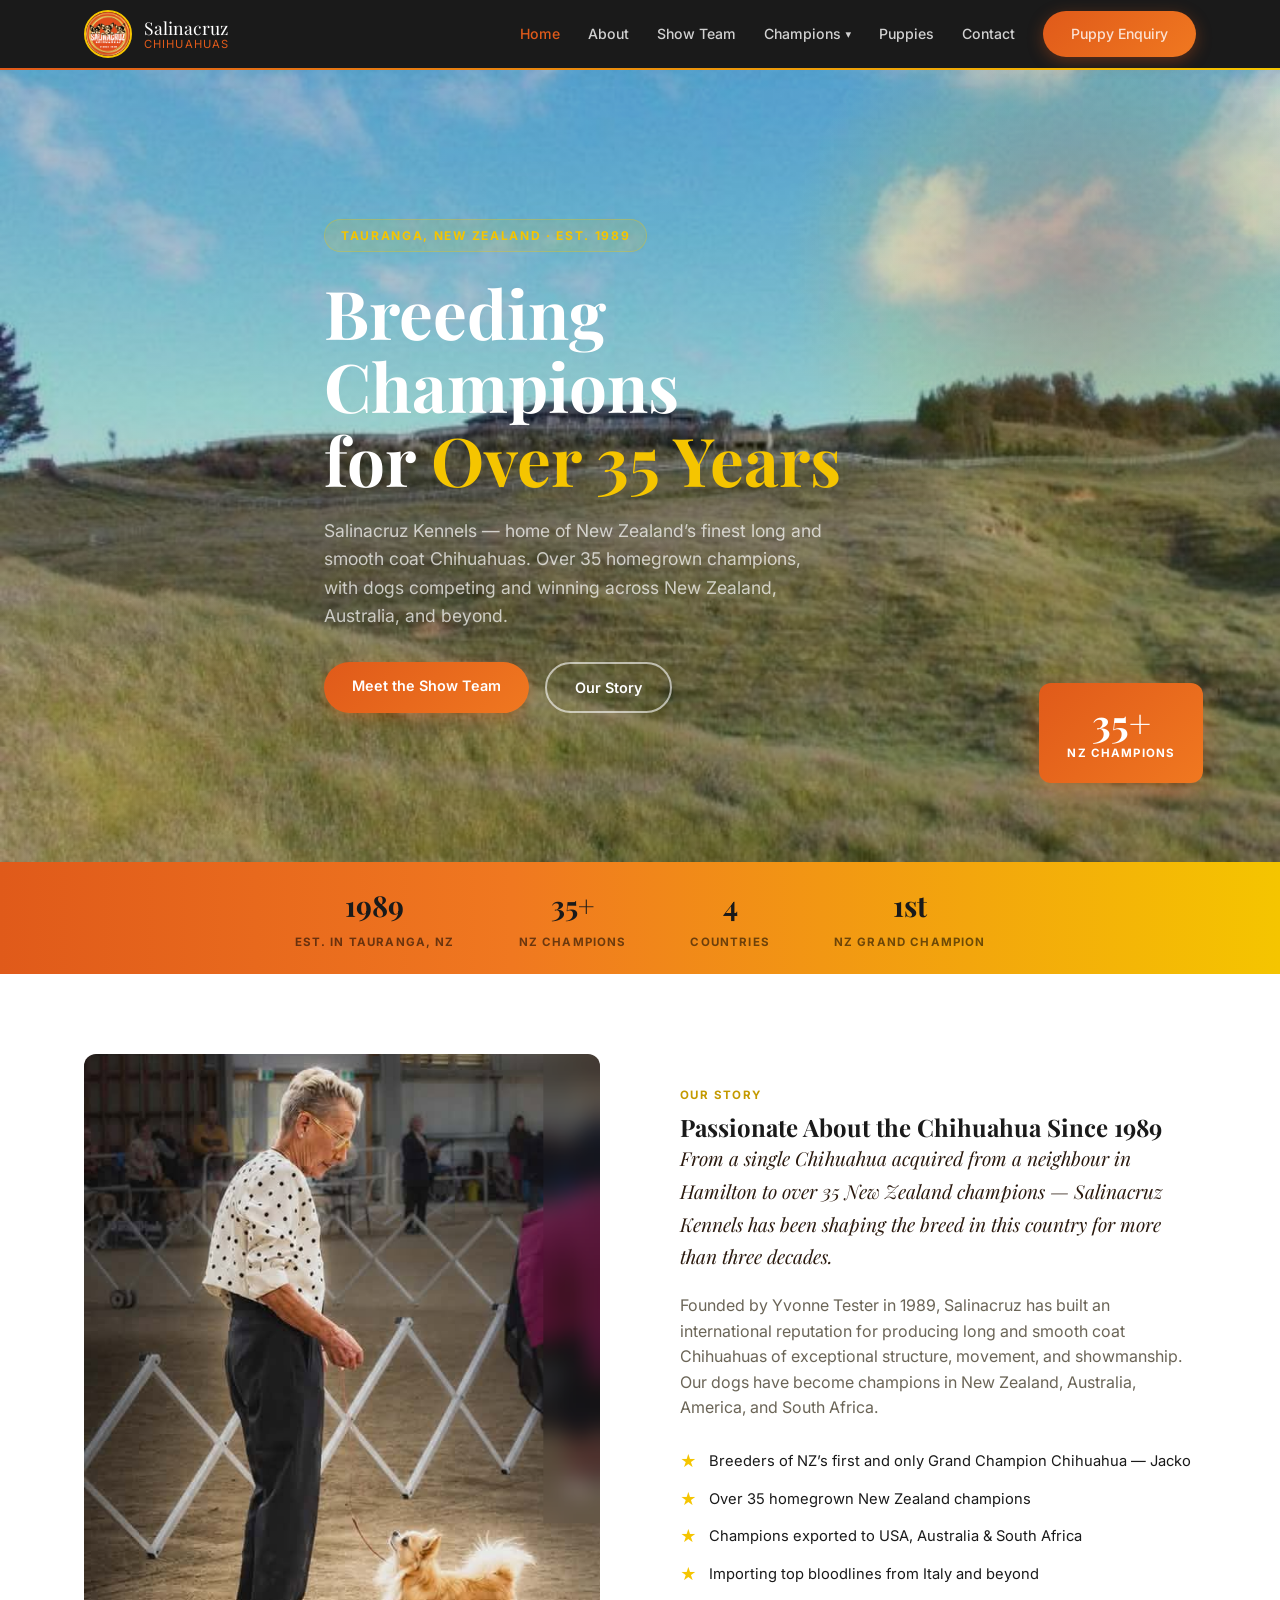
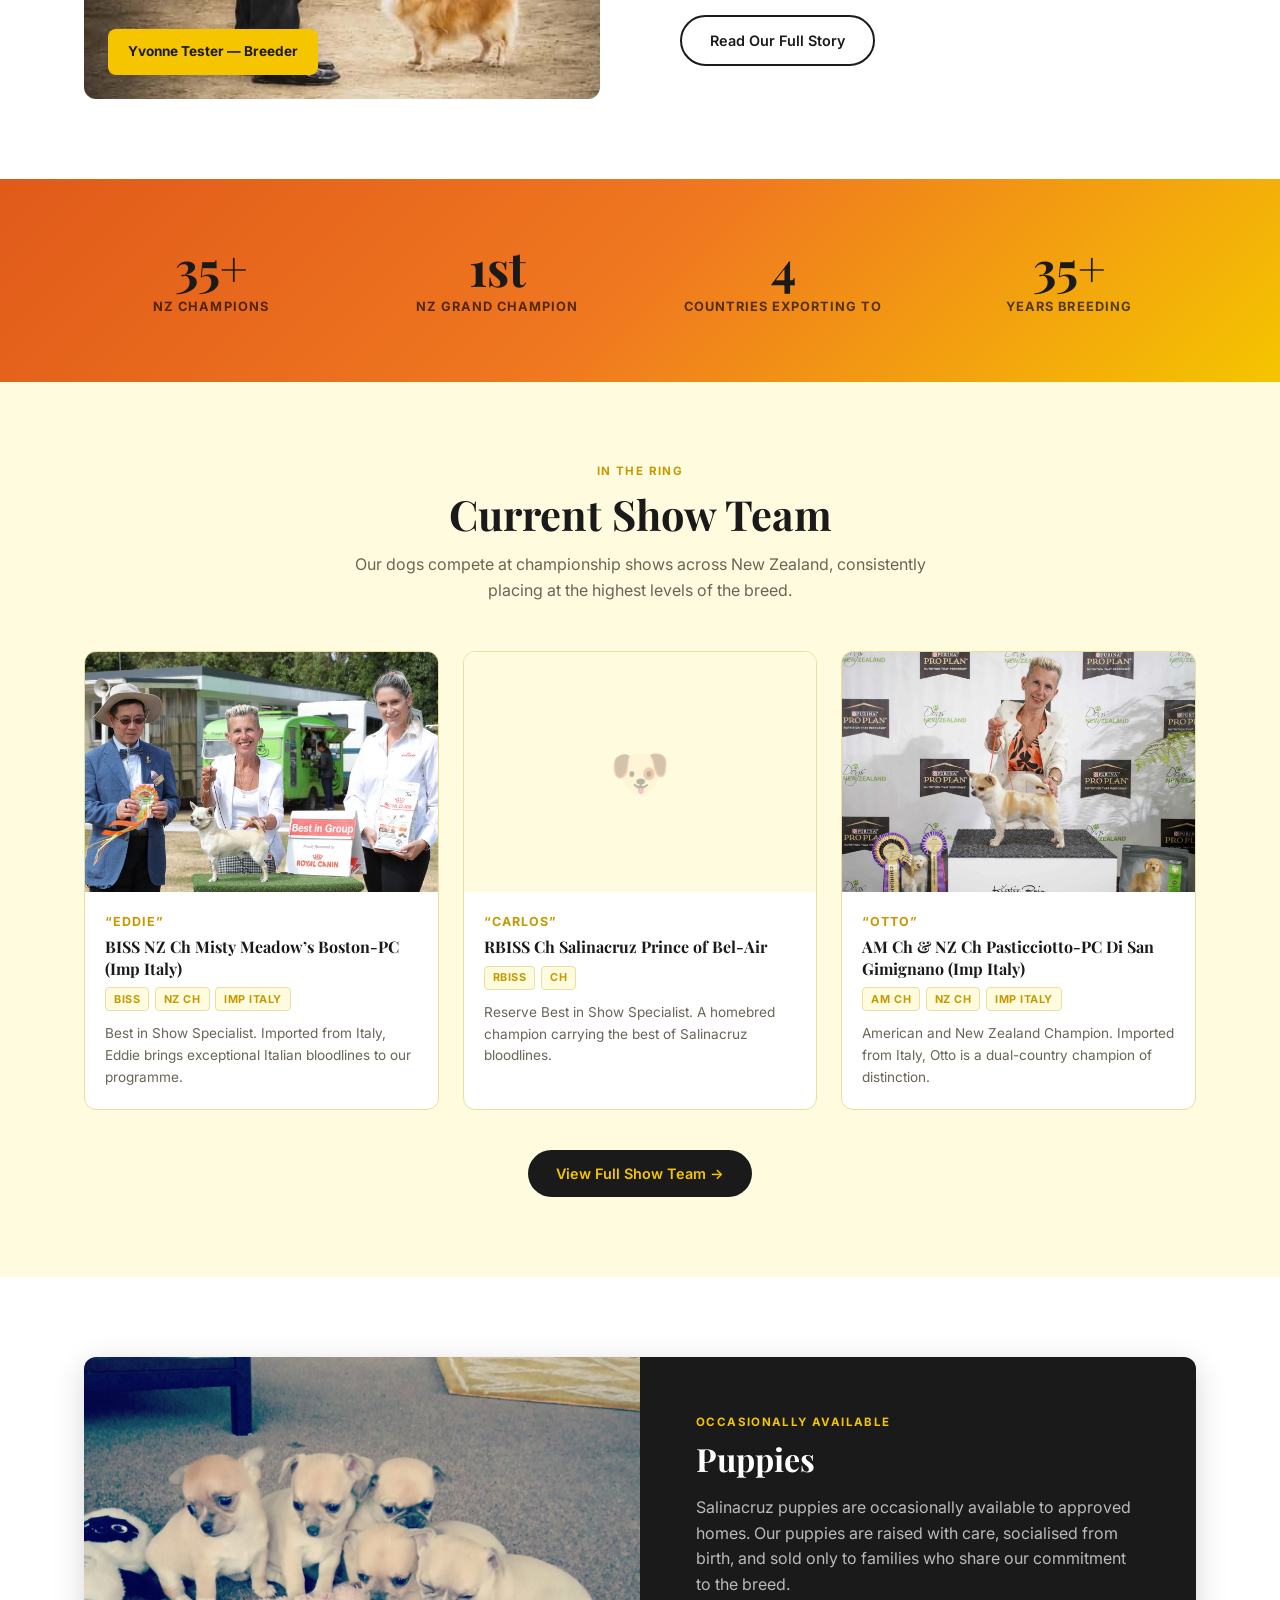
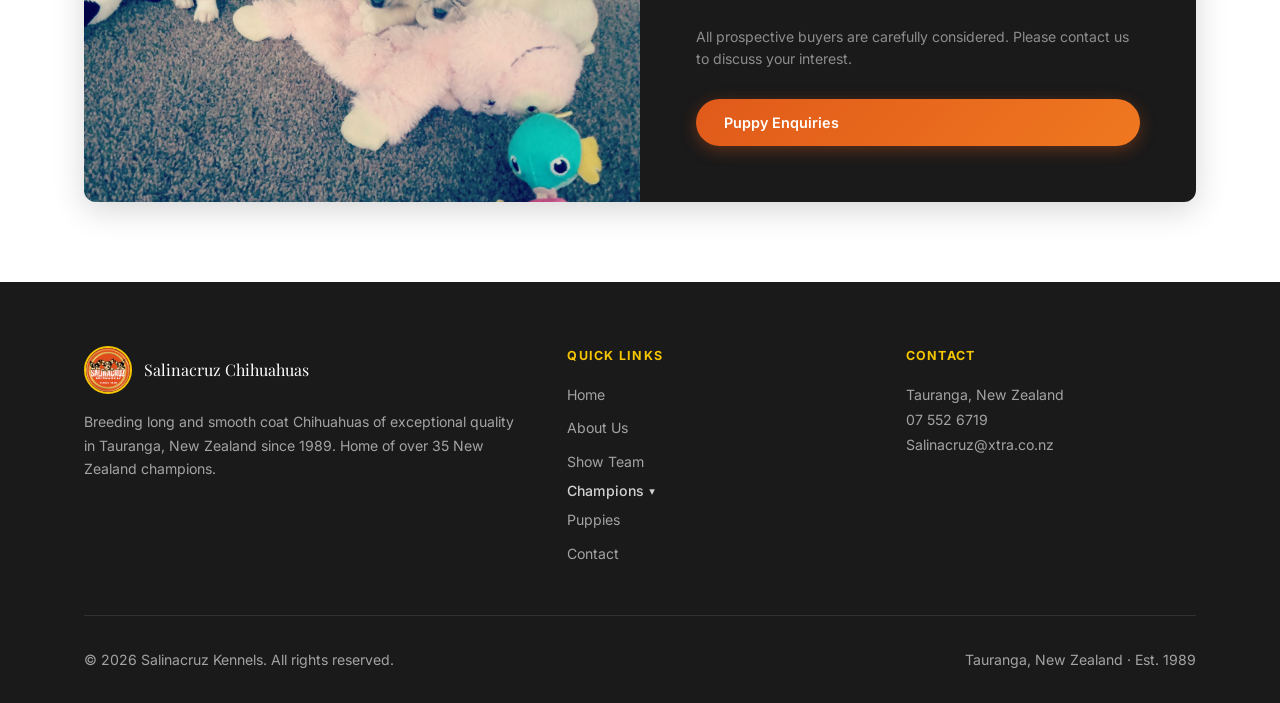
==== commit 48f9eab2: "Add Imports page, Champions dropdown nav, new import/puppy photos" ====
--- a/index.html
+++ b/index.html
@@ -26,7 +26,13 @@
         <li><a href="index.html" class="active">Home</a></li>
         <li><a href="about.html">About</a></li>
         <li><a href="show-team.html">Show Team</a></li>
-        <li><a href="champions.html">Champions</a></li>
+        <li class="nav__item">
+          <button class="nav__dropdown-btn" aria-expanded="false">Champions</button>
+          <ul class="nav__submenu">
+            <li><a href="champions.html">Champions</a></li>
+            <li><a href="imports.html">Imports</a></li>
+          </ul>
+        </li>
         <li><a href="puppies.html">Puppies</a></li>
         <li><a href="contact.html">Contact</a></li>
         <li><a href="contact.html" class="btn btn--primary nav__cta">Puppy Enquiry</a></li>
@@ -236,7 +242,13 @@
             <li><a href="index.html">Home</a></li>
             <li><a href="about.html">About Us</a></li>
             <li><a href="show-team.html">Show Team</a></li>
+            <li class="nav__item">
+          <button class="nav__dropdown-btn" aria-expanded="false">Champions</button>
+          <ul class="nav__submenu">
             <li><a href="champions.html">Champions</a></li>
+            <li><a href="imports.html">Imports</a></li>
+          </ul>
+        </li>
             <li><a href="puppies.html">Puppies</a></li>
             <li><a href="contact.html">Contact</a></li>
           </ul>
@@ -262,3 +274,4 @@
 
 
 
+
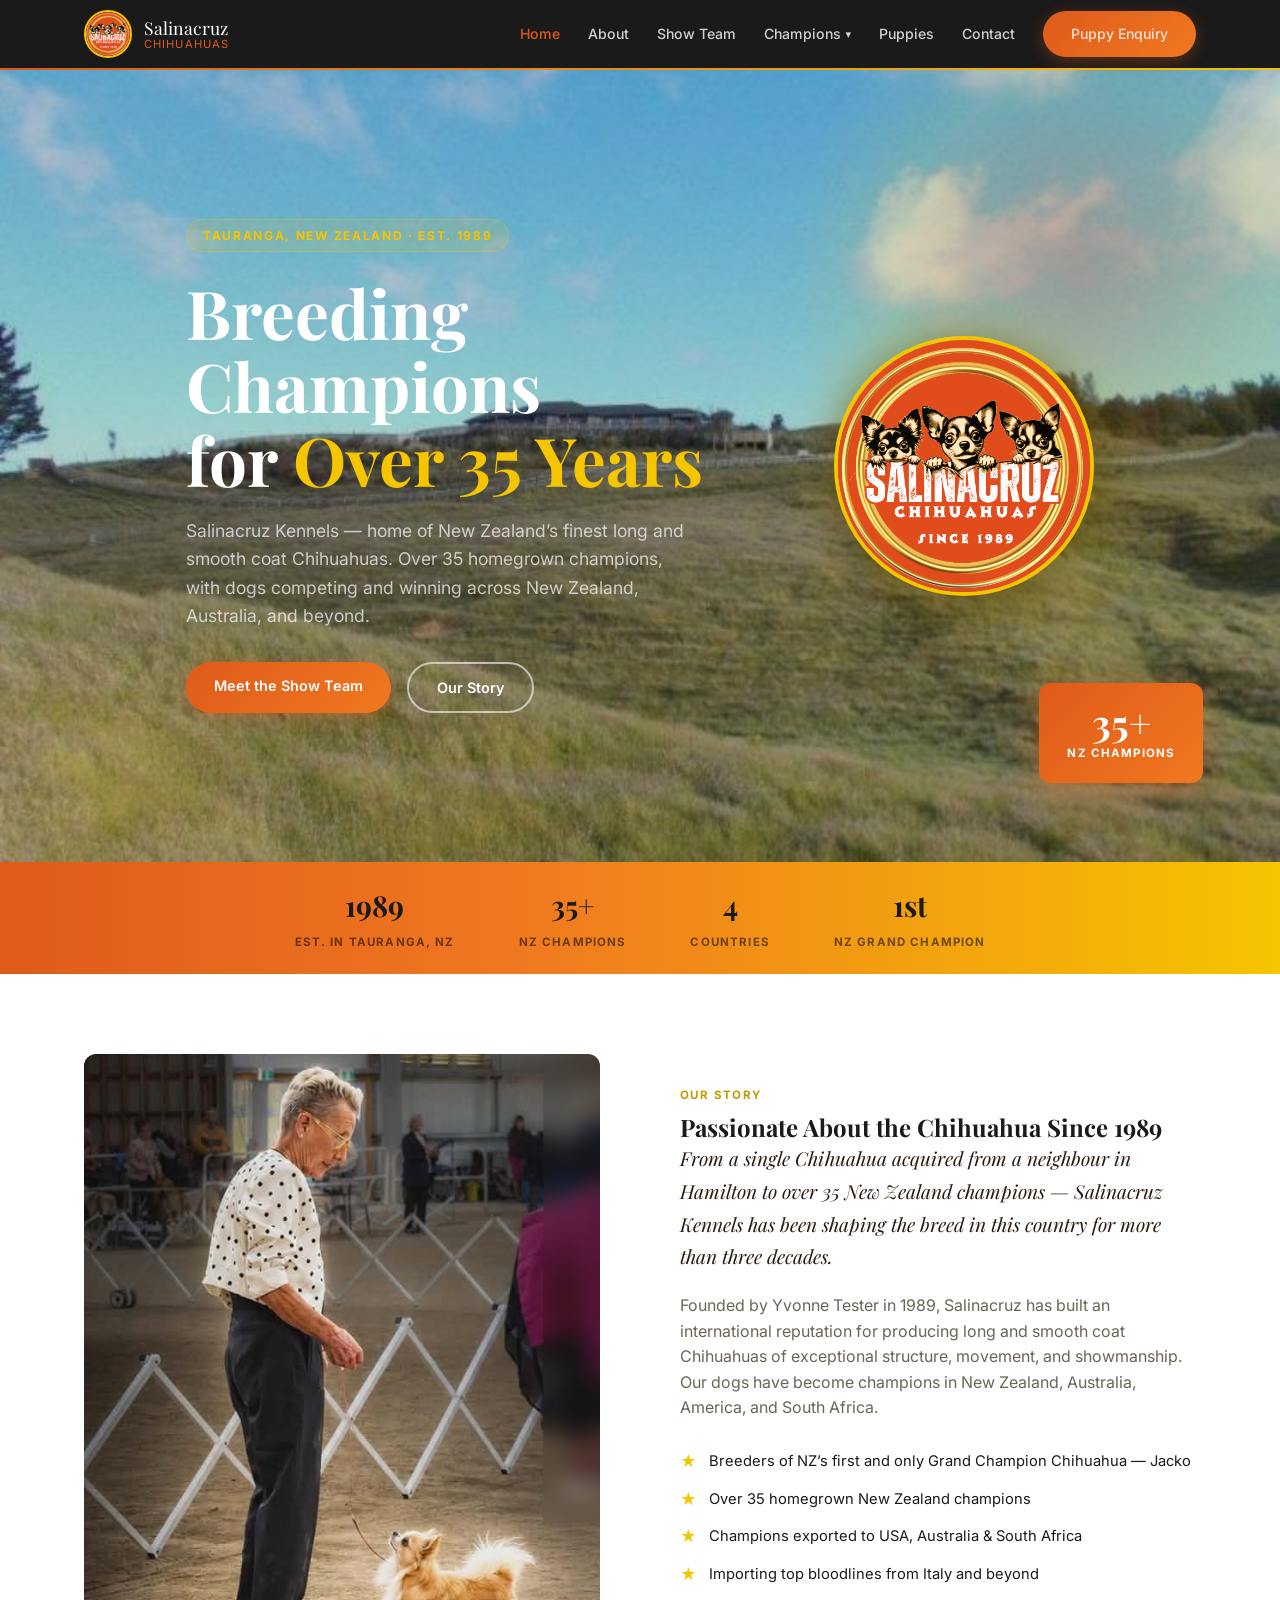
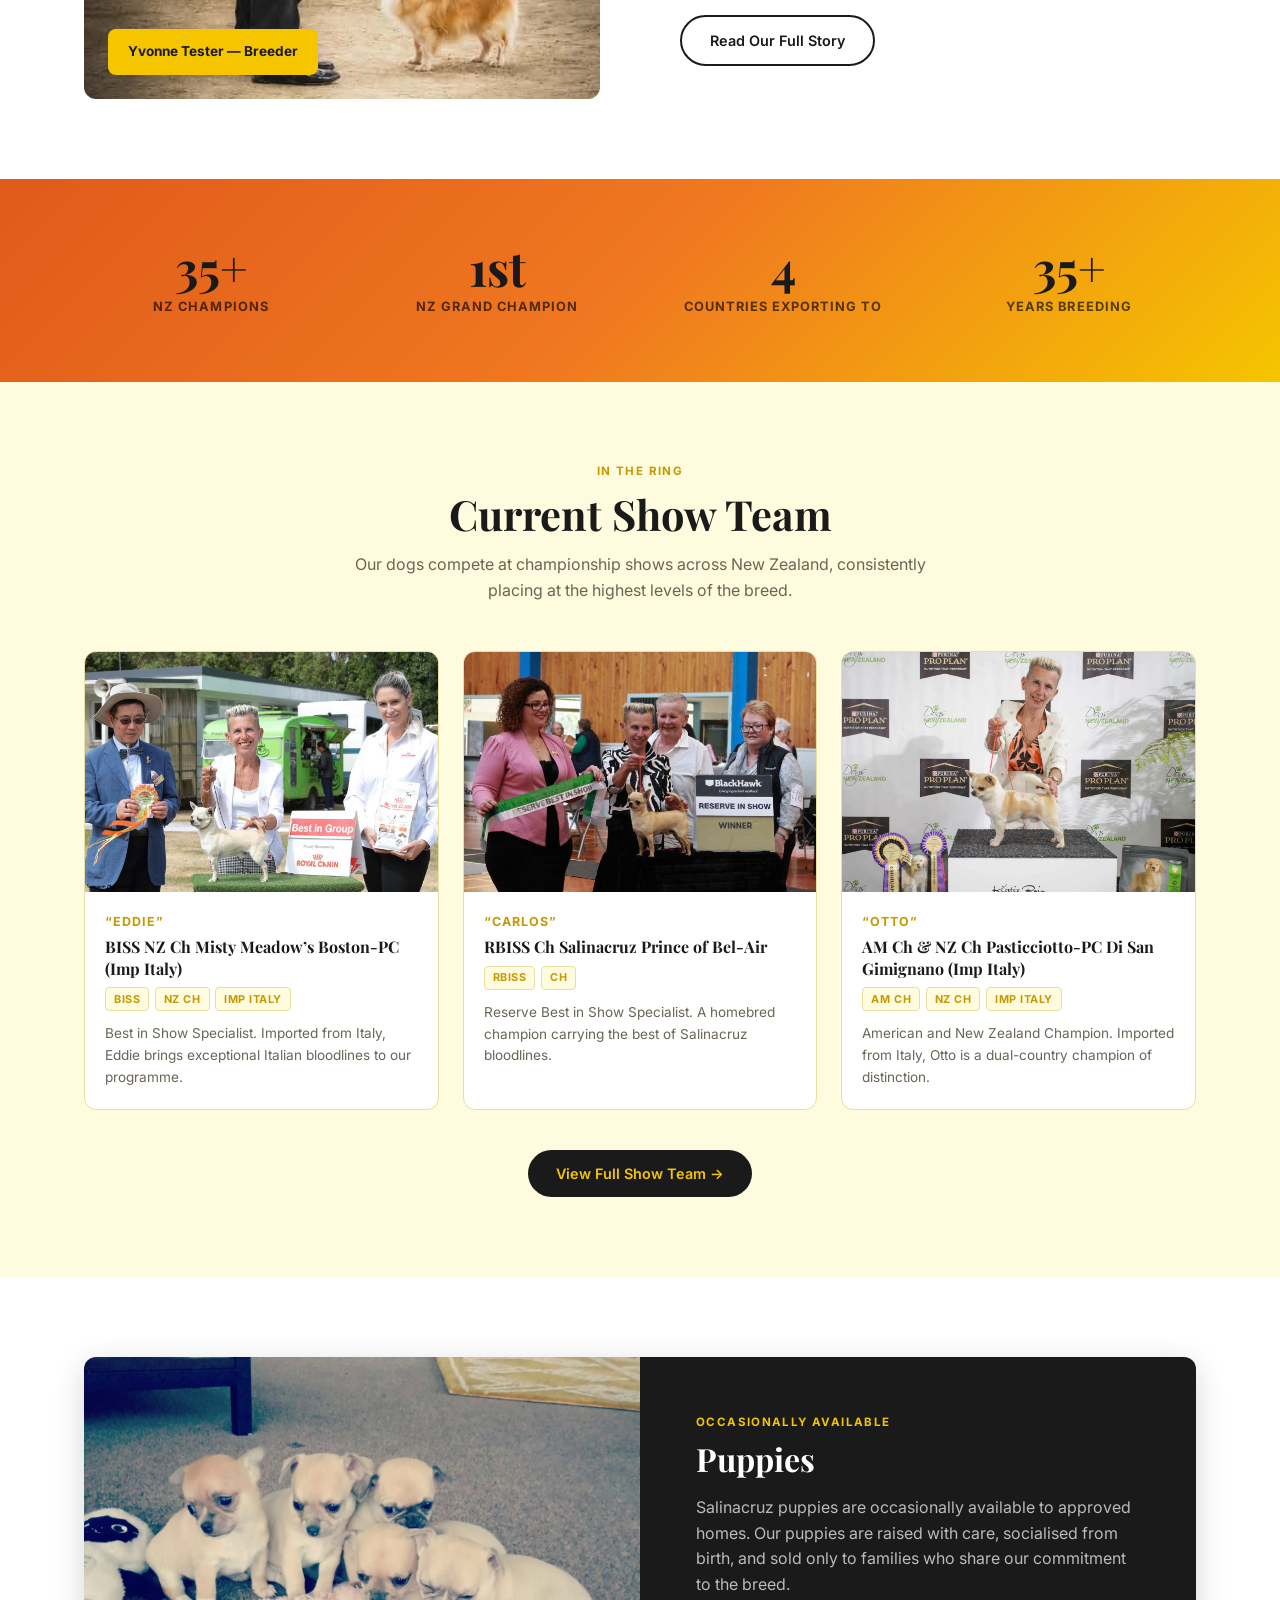
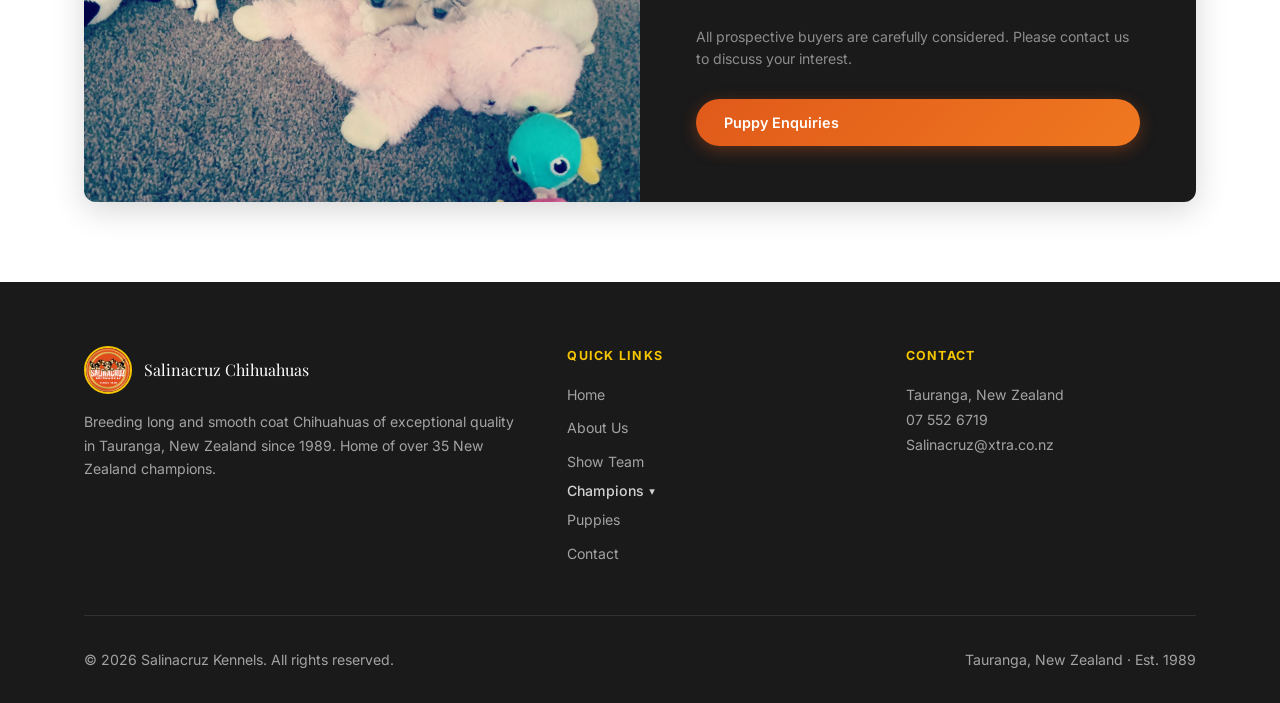
==== commit 9235188a: "Add large logo alongside hero text on landing page" ====
--- a/index.html
+++ b/index.html
@@ -9,6 +9,16 @@
   <link href="https://fonts.googleapis.com/css2?family=Playfair+Display:ital,wght@0,400;0,700;1,400&family=Inter:wght@300;400;500;600;700&display=swap" rel="stylesheet" />
   <link rel="icon" type="image/png" href="assets/images/logo.png" />
   <link rel="stylesheet" href="css/styles.css" />
+  <style>
+    .hero__content { max-width: 1160px; display: flex; align-items: center; justify-content: space-between; gap: 3rem; }
+    .hero__text { flex: 1; max-width: 600px; }
+    .hero__logo-hero { flex-shrink: 0; }
+    .hero__logo-hero img { width: 260px; height: 260px; border-radius: 50%; border: 4px solid var(--yellow); box-shadow: 0 0 60px rgba(245,197,0,.35), 0 8px 40px rgba(0,0,0,.5); object-fit: cover; display: block; }
+    @media (max-width: 860px) {
+      .hero__content { flex-direction: column-reverse; align-items: flex-start; gap: 2rem; }
+      .hero__logo-hero img { width: 160px; height: 160px; }
+    }
+  </style>
 </head>
 <body>
 
@@ -49,14 +59,19 @@
       <div class="hero__accent"></div>
       <div class="hero__accent2"></div>
       <div class="hero__content container">
-        <span class="hero__eyebrow">Tauranga, New Zealand &middot; Est. 1989</span>
-        <h1 class="hero__title">
-          Breeding Champions<br>for <em>Over 35 Years</em>
-        </h1>
-        <p class="hero__subtitle">Salinacruz Kennels — home of New Zealand&rsquo;s finest long and smooth coat Chihuahuas. Over 35 homegrown champions, with dogs competing and winning across New Zealand, Australia, and beyond.</p>
-        <div class="hero__ctas">
-          <a href="show-team.html" class="btn btn--primary">Meet the Show Team</a>
-          <a href="about.html" class="btn btn--outline-light">Our Story</a>
+        <div class="hero__text">
+          <span class="hero__eyebrow">Tauranga, New Zealand &middot; Est. 1989</span>
+          <h1 class="hero__title">
+            Breeding Champions<br>for <em>Over 35 Years</em>
+          </h1>
+          <p class="hero__subtitle">Salinacruz Kennels — home of New Zealand&rsquo;s finest long and smooth coat Chihuahuas. Over 35 homegrown champions, with dogs competing and winning across New Zealand, Australia, and beyond.</p>
+          <div class="hero__ctas">
+            <a href="show-team.html" class="btn btn--primary">Meet the Show Team</a>
+            <a href="about.html" class="btn btn--outline-light">Our Story</a>
+          </div>
+        </div>
+        <div class="hero__logo-hero">
+          <img src="assets/images/logo.png" alt="Salinacruz Chihuahuas" />
         </div>
       </div>
       <div class="hero__badge">
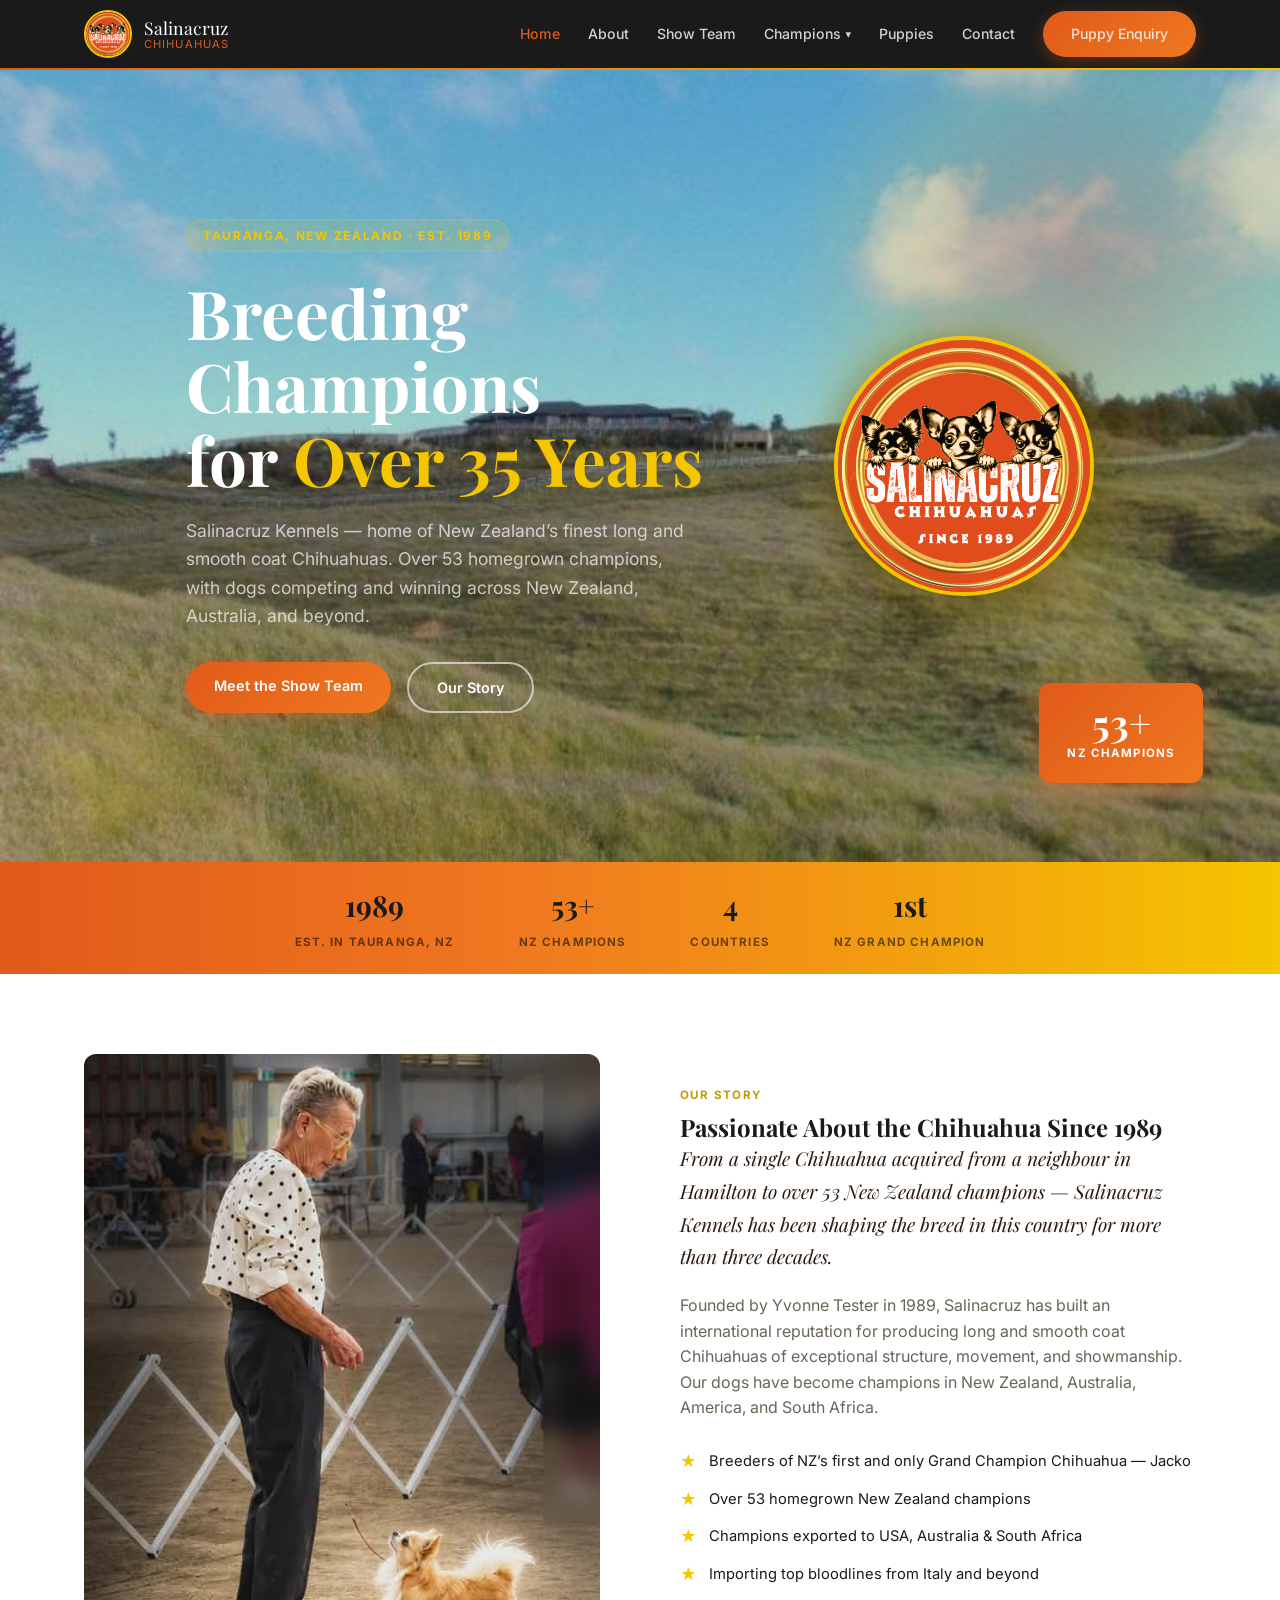
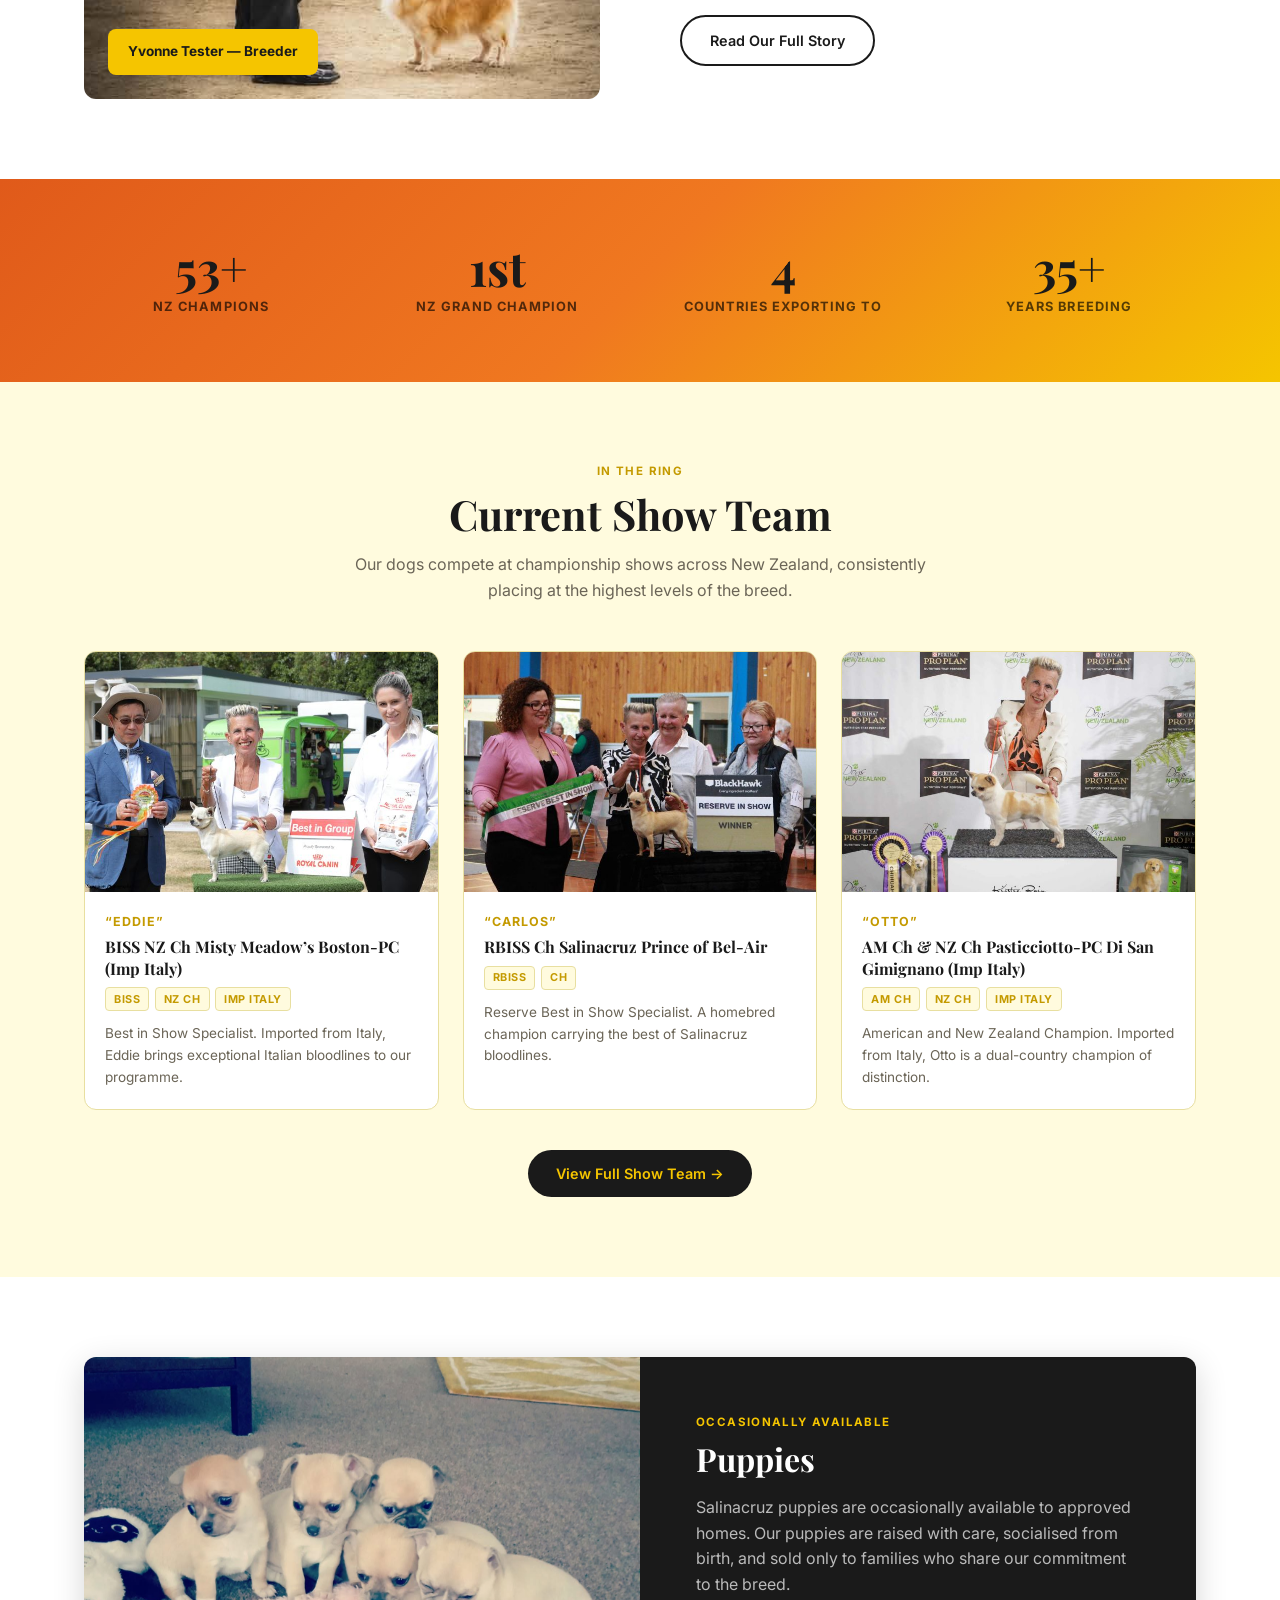
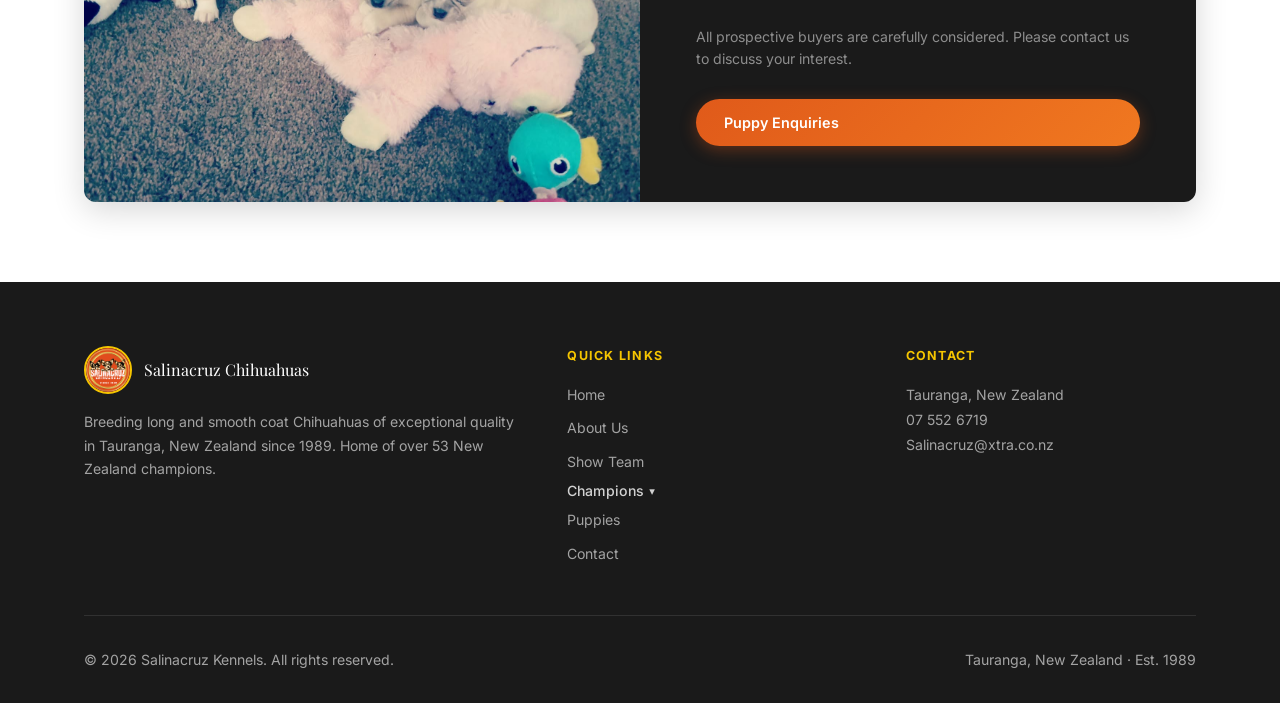
==== commit 7097534e: "Update champion count from 35+ to 53+ site-wide" ====
--- a/index.html
+++ b/index.html
@@ -64,7 +64,7 @@
           <h1 class="hero__title">
             Breeding Champions<br>for <em>Over 35 Years</em>
           </h1>
-          <p class="hero__subtitle">Salinacruz Kennels — home of New Zealand&rsquo;s finest long and smooth coat Chihuahuas. Over 35 homegrown champions, with dogs competing and winning across New Zealand, Australia, and beyond.</p>
+          <p class="hero__subtitle">Salinacruz Kennels — home of New Zealand&rsquo;s finest long and smooth coat Chihuahuas. Over 53 homegrown champions, with dogs competing and winning across New Zealand, Australia, and beyond.</p>
           <div class="hero__ctas">
             <a href="show-team.html" class="btn btn--primary">Meet the Show Team</a>
             <a href="about.html" class="btn btn--outline-light">Our Story</a>
@@ -75,7 +75,7 @@
         </div>
       </div>
       <div class="hero__badge">
-        <span class="hero__badge-num">35+</span>
+        <span class="hero__badge-num">53+</span>
         <span class="hero__badge-label">NZ Champions</span>
       </div>
     </section>
@@ -89,7 +89,7 @@
             <span class="stat-label">Est. in Tauranga, NZ</span>
           </div>
           <div class="stat-item">
-            <span class="stat-number">35+</span>
+            <span class="stat-number">53+</span>
             <span class="stat-label">NZ Champions</span>
           </div>
           <div class="stat-item">
@@ -115,11 +115,11 @@
           <div class="about__text reveal">
             <span class="eyebrow">Our Story</span>
             <h2>Passionate About the Chihuahua Since 1989</h2>
-            <p class="lead">From a single Chihuahua acquired from a neighbour in Hamilton to over 35 New Zealand champions &mdash; Salinacruz Kennels has been shaping the breed in this country for more than three decades.</p>
+            <p class="lead">From a single Chihuahua acquired from a neighbour in Hamilton to over 53 New Zealand champions &mdash; Salinacruz Kennels has been shaping the breed in this country for more than three decades.</p>
             <p>Founded by Yvonne Tester in 1989, Salinacruz has built an international reputation for producing long and smooth coat Chihuahuas of exceptional structure, movement, and showmanship. Our dogs have become champions in New Zealand, Australia, America, and South Africa.</p>
             <div class="about__highlights">
               <div class="highlight">Breeders of NZ&rsquo;s first and only Grand Champion Chihuahua &mdash; Jacko</div>
-              <div class="highlight">Over 35 homegrown New Zealand champions</div>
+              <div class="highlight">Over 53 homegrown New Zealand champions</div>
               <div class="highlight">Champions exported to USA, Australia &amp; South Africa</div>
               <div class="highlight">Importing top bloodlines from Italy and beyond</div>
             </div>
@@ -134,7 +134,7 @@
       <div class="container">
         <div class="achieve-grid">
           <div class="achieve-item">
-            <span class="achieve-num">35+</span>
+            <span class="achieve-num">53+</span>
             <span class="achieve-label">NZ Champions</span>
           </div>
           <div class="achieve-item">
@@ -249,7 +249,7 @@
             <img src="assets/images/logo.png" alt="Salinacruz Chihuahuas" class="footer__logo-img" onerror="this.style.display='none'" />
             <div class="footer__logo-name">Salinacruz Chihuahuas</div>
           </div>
-          <p>Breeding long and smooth coat Chihuahuas of exceptional quality in Tauranga, New Zealand since 1989. Home of over 35 New Zealand champions.</p>
+          <p>Breeding long and smooth coat Chihuahuas of exceptional quality in Tauranga, New Zealand since 1989. Home of over 53 New Zealand champions.</p>
         </div>
         <div>
           <h5>Quick Links</h5>
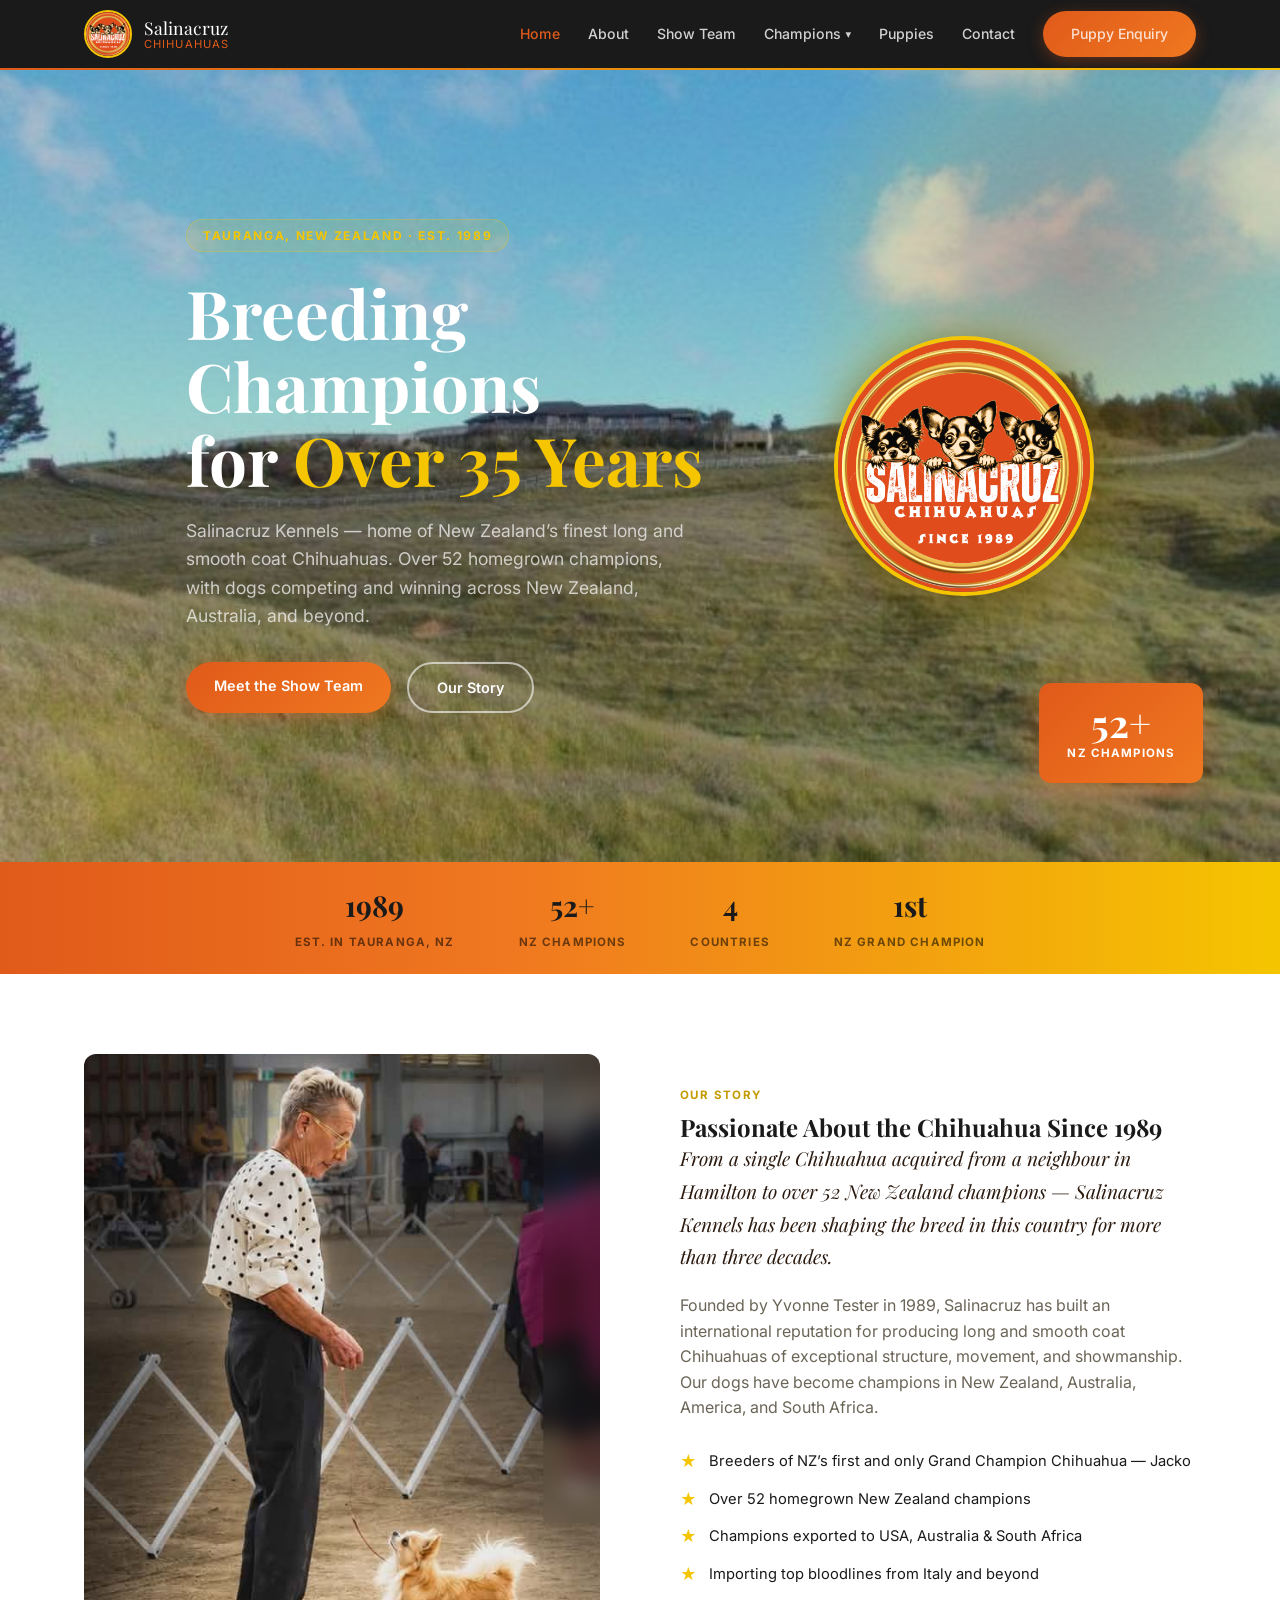
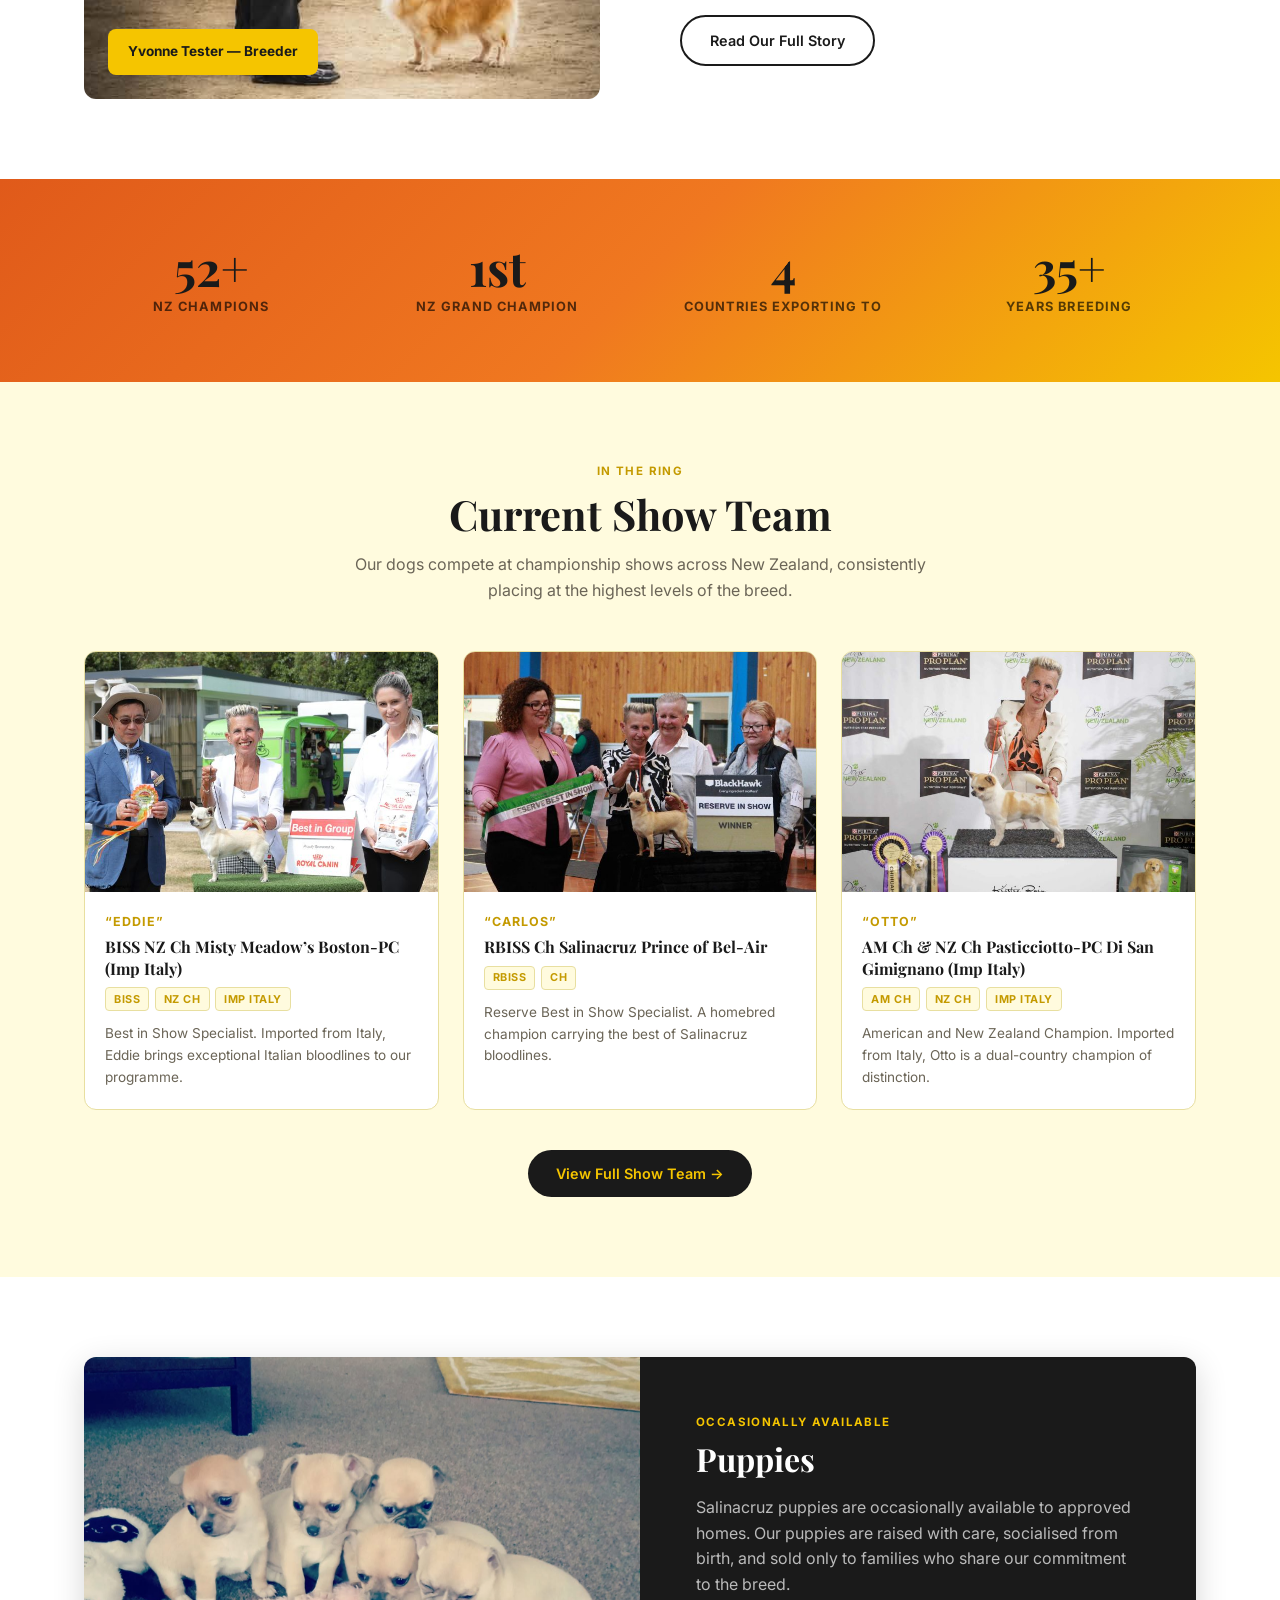
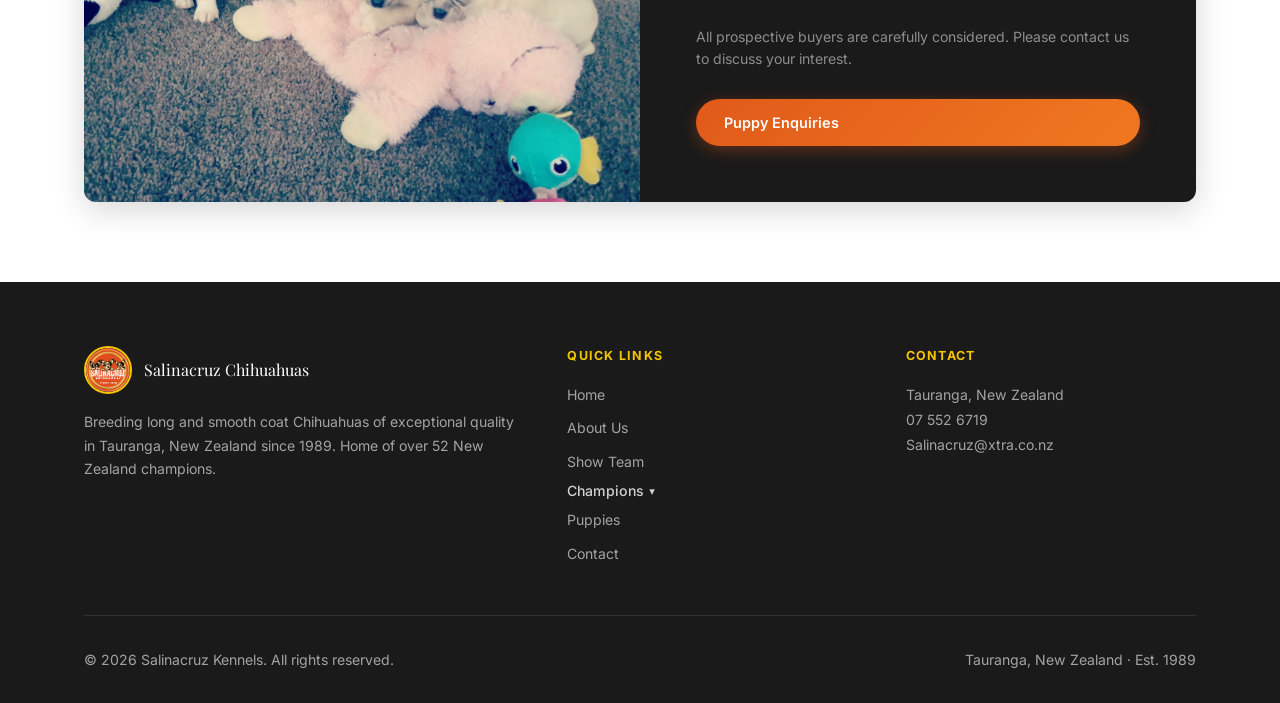
==== commit cb335121: "Add Toby and Caramello to show team, update champion count to 52+ Toby earns NZ Ch title and joins t" ====
--- a/index.html
+++ b/index.html
@@ -64,7 +64,7 @@
           <h1 class="hero__title">
             Breeding Champions<br>for <em>Over 35 Years</em>
           </h1>
-          <p class="hero__subtitle">Salinacruz Kennels — home of New Zealand&rsquo;s finest long and smooth coat Chihuahuas. Over 53 homegrown champions, with dogs competing and winning across New Zealand, Australia, and beyond.</p>
+          <p class="hero__subtitle">Salinacruz Kennels — home of New Zealand&rsquo;s finest long and smooth coat Chihuahuas. Over 52 homegrown champions, with dogs competing and winning across New Zealand, Australia, and beyond.</p>
           <div class="hero__ctas">
             <a href="show-team.html" class="btn btn--primary">Meet the Show Team</a>
             <a href="about.html" class="btn btn--outline-light">Our Story</a>
@@ -75,7 +75,7 @@
         </div>
       </div>
       <div class="hero__badge">
-        <span class="hero__badge-num">53+</span>
+        <span class="hero__badge-num">52+</span>
         <span class="hero__badge-label">NZ Champions</span>
       </div>
     </section>
@@ -89,7 +89,7 @@
             <span class="stat-label">Est. in Tauranga, NZ</span>
           </div>
           <div class="stat-item">
-            <span class="stat-number">53+</span>
+            <span class="stat-number">52+</span>
             <span class="stat-label">NZ Champions</span>
           </div>
           <div class="stat-item">
@@ -115,11 +115,11 @@
           <div class="about__text reveal">
             <span class="eyebrow">Our Story</span>
             <h2>Passionate About the Chihuahua Since 1989</h2>
-            <p class="lead">From a single Chihuahua acquired from a neighbour in Hamilton to over 53 New Zealand champions &mdash; Salinacruz Kennels has been shaping the breed in this country for more than three decades.</p>
+            <p class="lead">From a single Chihuahua acquired from a neighbour in Hamilton to over 52 New Zealand champions &mdash; Salinacruz Kennels has been shaping the breed in this country for more than three decades.</p>
             <p>Founded by Yvonne Tester in 1989, Salinacruz has built an international reputation for producing long and smooth coat Chihuahuas of exceptional structure, movement, and showmanship. Our dogs have become champions in New Zealand, Australia, America, and South Africa.</p>
             <div class="about__highlights">
               <div class="highlight">Breeders of NZ&rsquo;s first and only Grand Champion Chihuahua &mdash; Jacko</div>
-              <div class="highlight">Over 53 homegrown New Zealand champions</div>
+              <div class="highlight">Over 52 homegrown New Zealand champions</div>
               <div class="highlight">Champions exported to USA, Australia &amp; South Africa</div>
               <div class="highlight">Importing top bloodlines from Italy and beyond</div>
             </div>
@@ -134,7 +134,7 @@
       <div class="container">
         <div class="achieve-grid">
           <div class="achieve-item">
-            <span class="achieve-num">53+</span>
+            <span class="achieve-num">52+</span>
             <span class="achieve-label">NZ Champions</span>
           </div>
           <div class="achieve-item">
@@ -249,7 +249,7 @@
             <img src="assets/images/logo.png" alt="Salinacruz Chihuahuas" class="footer__logo-img" onerror="this.style.display='none'" />
             <div class="footer__logo-name">Salinacruz Chihuahuas</div>
           </div>
-          <p>Breeding long and smooth coat Chihuahuas of exceptional quality in Tauranga, New Zealand since 1989. Home of over 53 New Zealand champions.</p>
+          <p>Breeding long and smooth coat Chihuahuas of exceptional quality in Tauranga, New Zealand since 1989. Home of over 52 New Zealand champions.</p>
         </div>
         <div>
           <h5>Quick Links</h5>
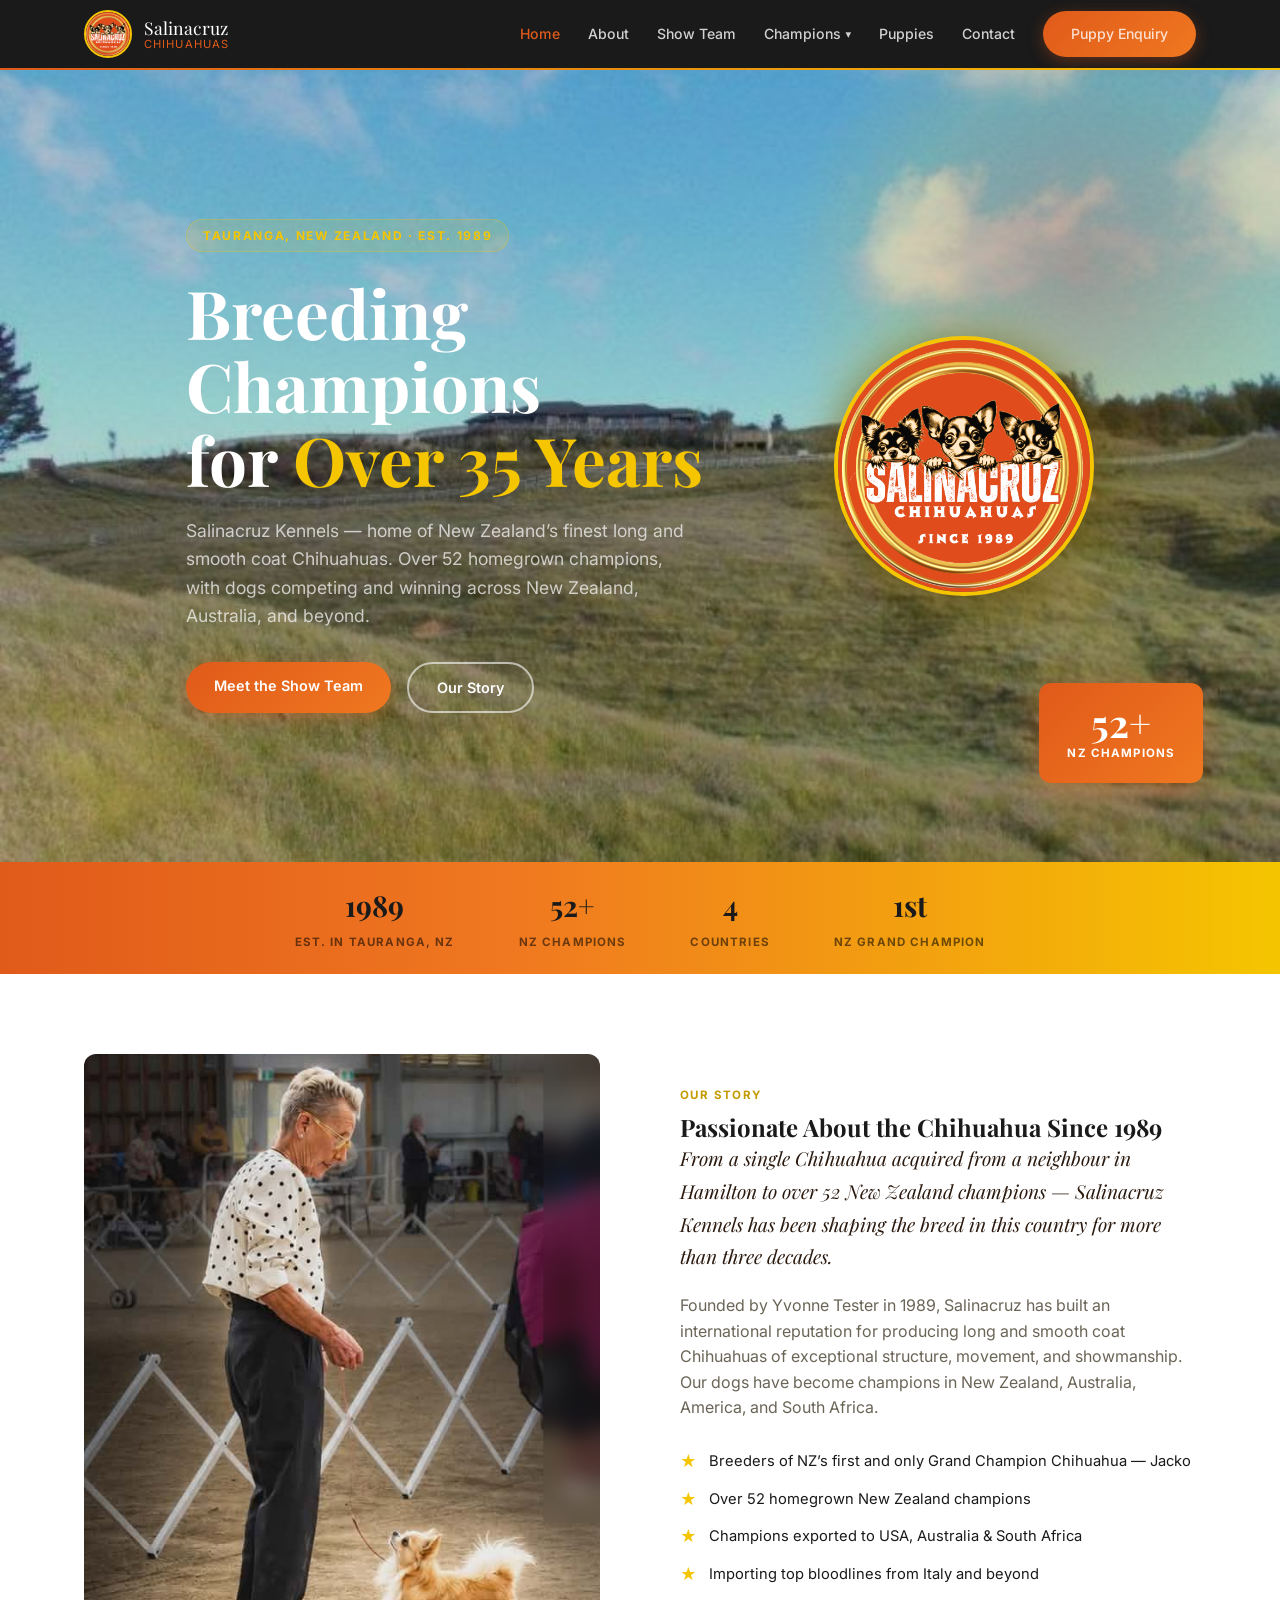
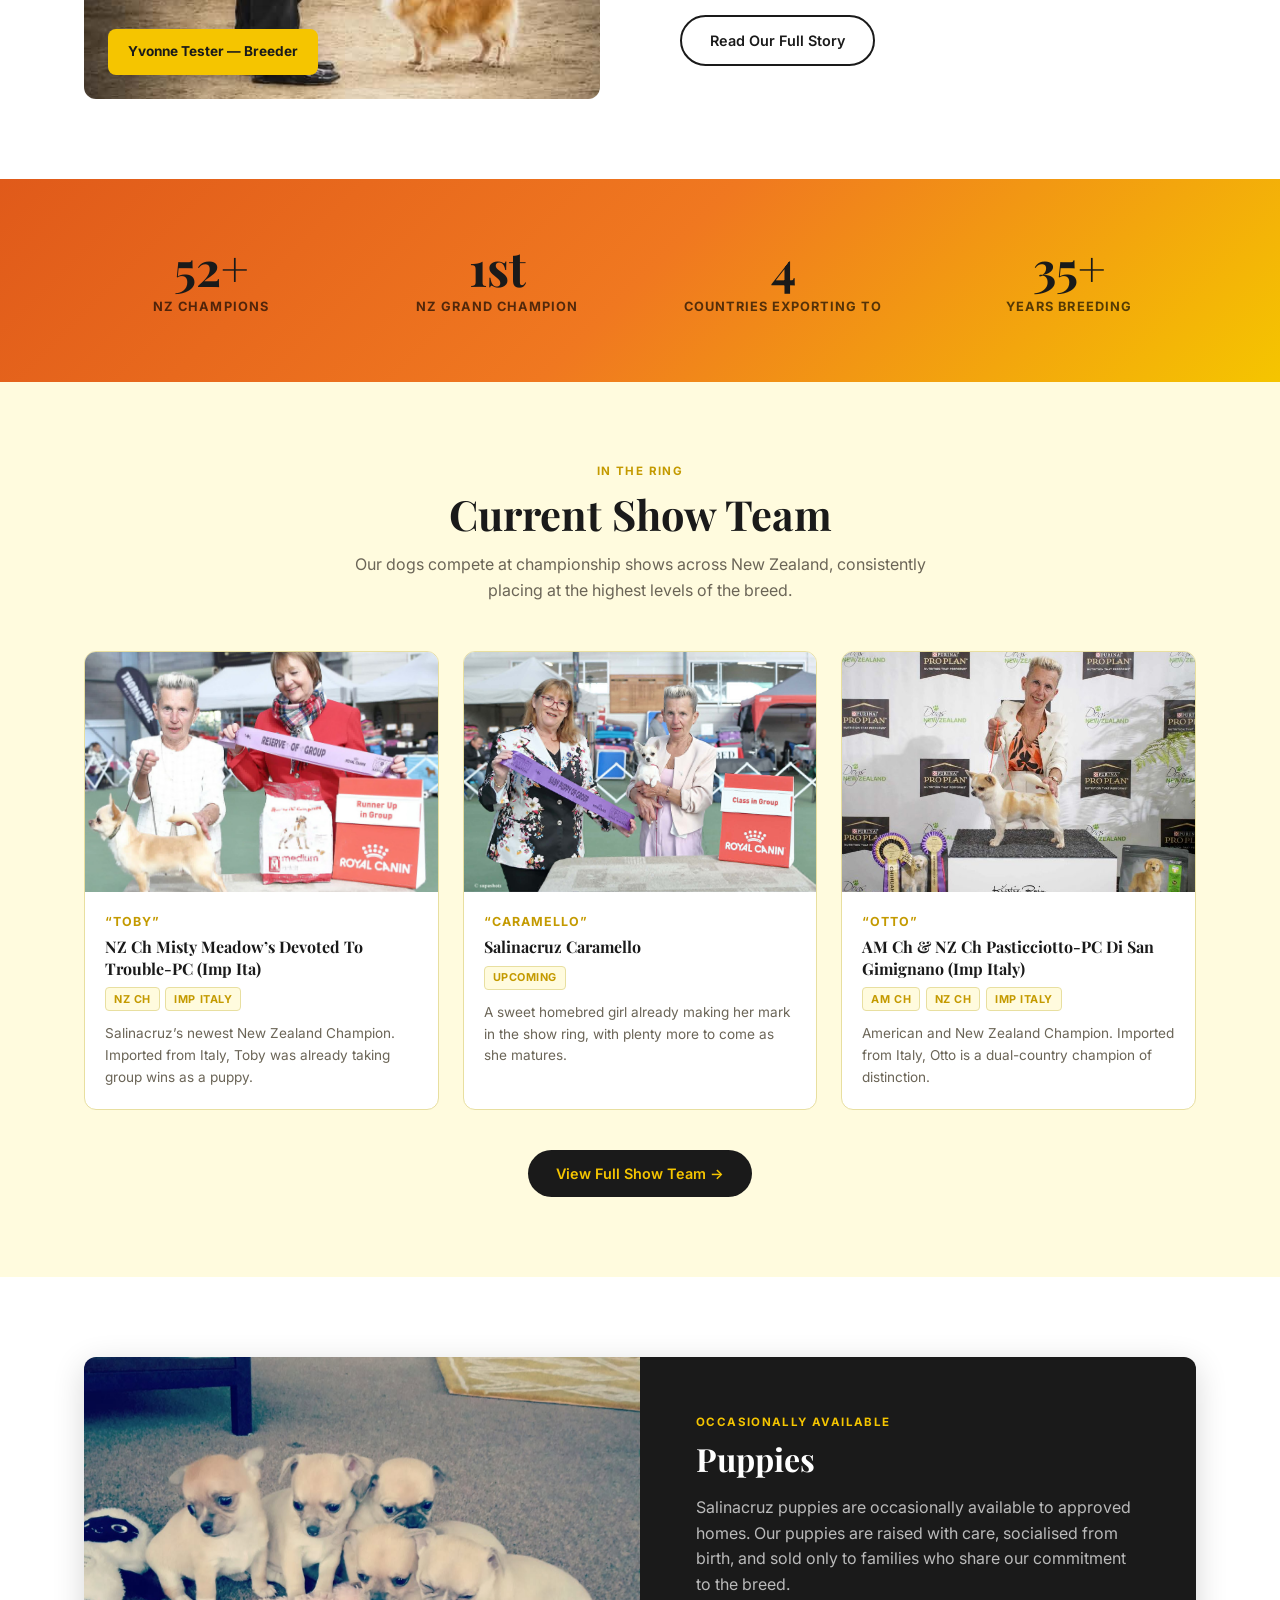
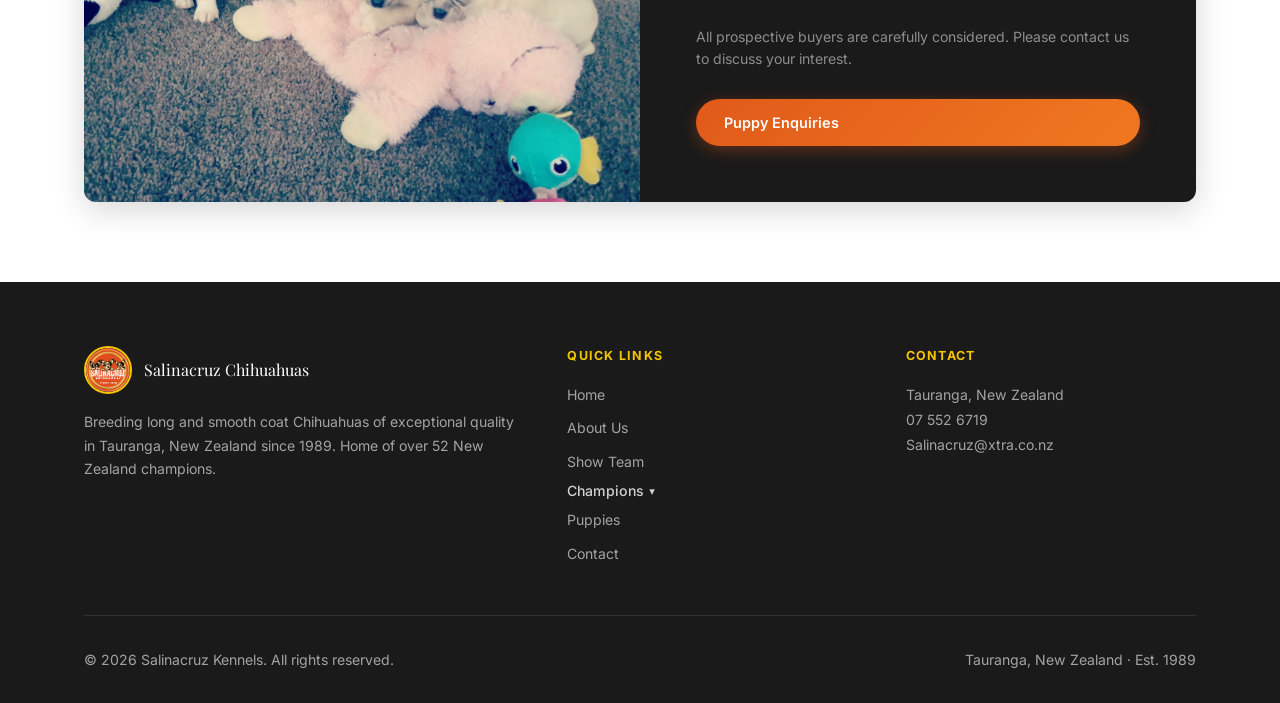
==== commit 86cbe6de: "Swap Eddie and Carlos for Toby and Caramello in homepage preview" ====
--- a/index.html
+++ b/index.html
@@ -165,34 +165,32 @@
 
           <div class="dog-card reveal">
             <div class="dog-card__photo">
-              <img src="assets/images/dog-eddie.jpg" alt="Eddie" onerror="this.style.display='none'" />
+              <img src="assets/images/dog-toby.jpg" alt="Toby" onerror="this.style.display='none'" />
               <div class="dog-card__photo-placeholder">&#128054;</div>
             </div>
             <div class="dog-card__body">
-              <div class="dog-card__nickname">&ldquo;Eddie&rdquo;</div>
-              <h3 class="dog-card__name">BISS NZ Ch Misty Meadow&rsquo;s Boston-PC (Imp Italy)</h3>
+              <div class="dog-card__nickname">&ldquo;Toby&rdquo;</div>
+              <h3 class="dog-card__name">NZ Ch Misty Meadow&rsquo;s Devoted To Trouble-PC (Imp Ita)</h3>
               <div class="dog-card__titles">
-                <span class="dog-card__title-badge">BISS</span>
                 <span class="dog-card__title-badge">NZ Ch</span>
                 <span class="dog-card__title-badge">Imp Italy</span>
               </div>
-              <p class="dog-card__desc">Best in Show Specialist. Imported from Italy, Eddie brings exceptional Italian bloodlines to our programme.</p>
+              <p class="dog-card__desc">Salinacruz&rsquo;s newest New Zealand Champion. Imported from Italy, Toby was already taking group wins as a puppy.</p>
             </div>
           </div>
 
           <div class="dog-card reveal">
             <div class="dog-card__photo">
-              <img src="assets/images/dog-carlos.jpg" alt="Carlos" onerror="this.style.display='none'" />
+              <img src="assets/images/dog-caramello.jpg" alt="Caramello" onerror="this.style.display='none'" />
               <div class="dog-card__photo-placeholder">&#128054;</div>
             </div>
             <div class="dog-card__body">
-              <div class="dog-card__nickname">&ldquo;Carlos&rdquo;</div>
-              <h3 class="dog-card__name">RBISS Ch Salinacruz Prince of Bel-Air</h3>
+              <div class="dog-card__nickname">&ldquo;Caramello&rdquo;</div>
+              <h3 class="dog-card__name">Salinacruz Caramello</h3>
               <div class="dog-card__titles">
-                <span class="dog-card__title-badge">RBISS</span>
-                <span class="dog-card__title-badge">Ch</span>
+                <span class="dog-card__title-badge">Upcoming</span>
               </div>
-              <p class="dog-card__desc">Reserve Best in Show Specialist. A homebred champion carrying the best of Salinacruz bloodlines.</p>
+              <p class="dog-card__desc">A sweet homebred girl already making her mark in the show ring, with plenty more to come as she matures.</p>
             </div>
           </div>
 
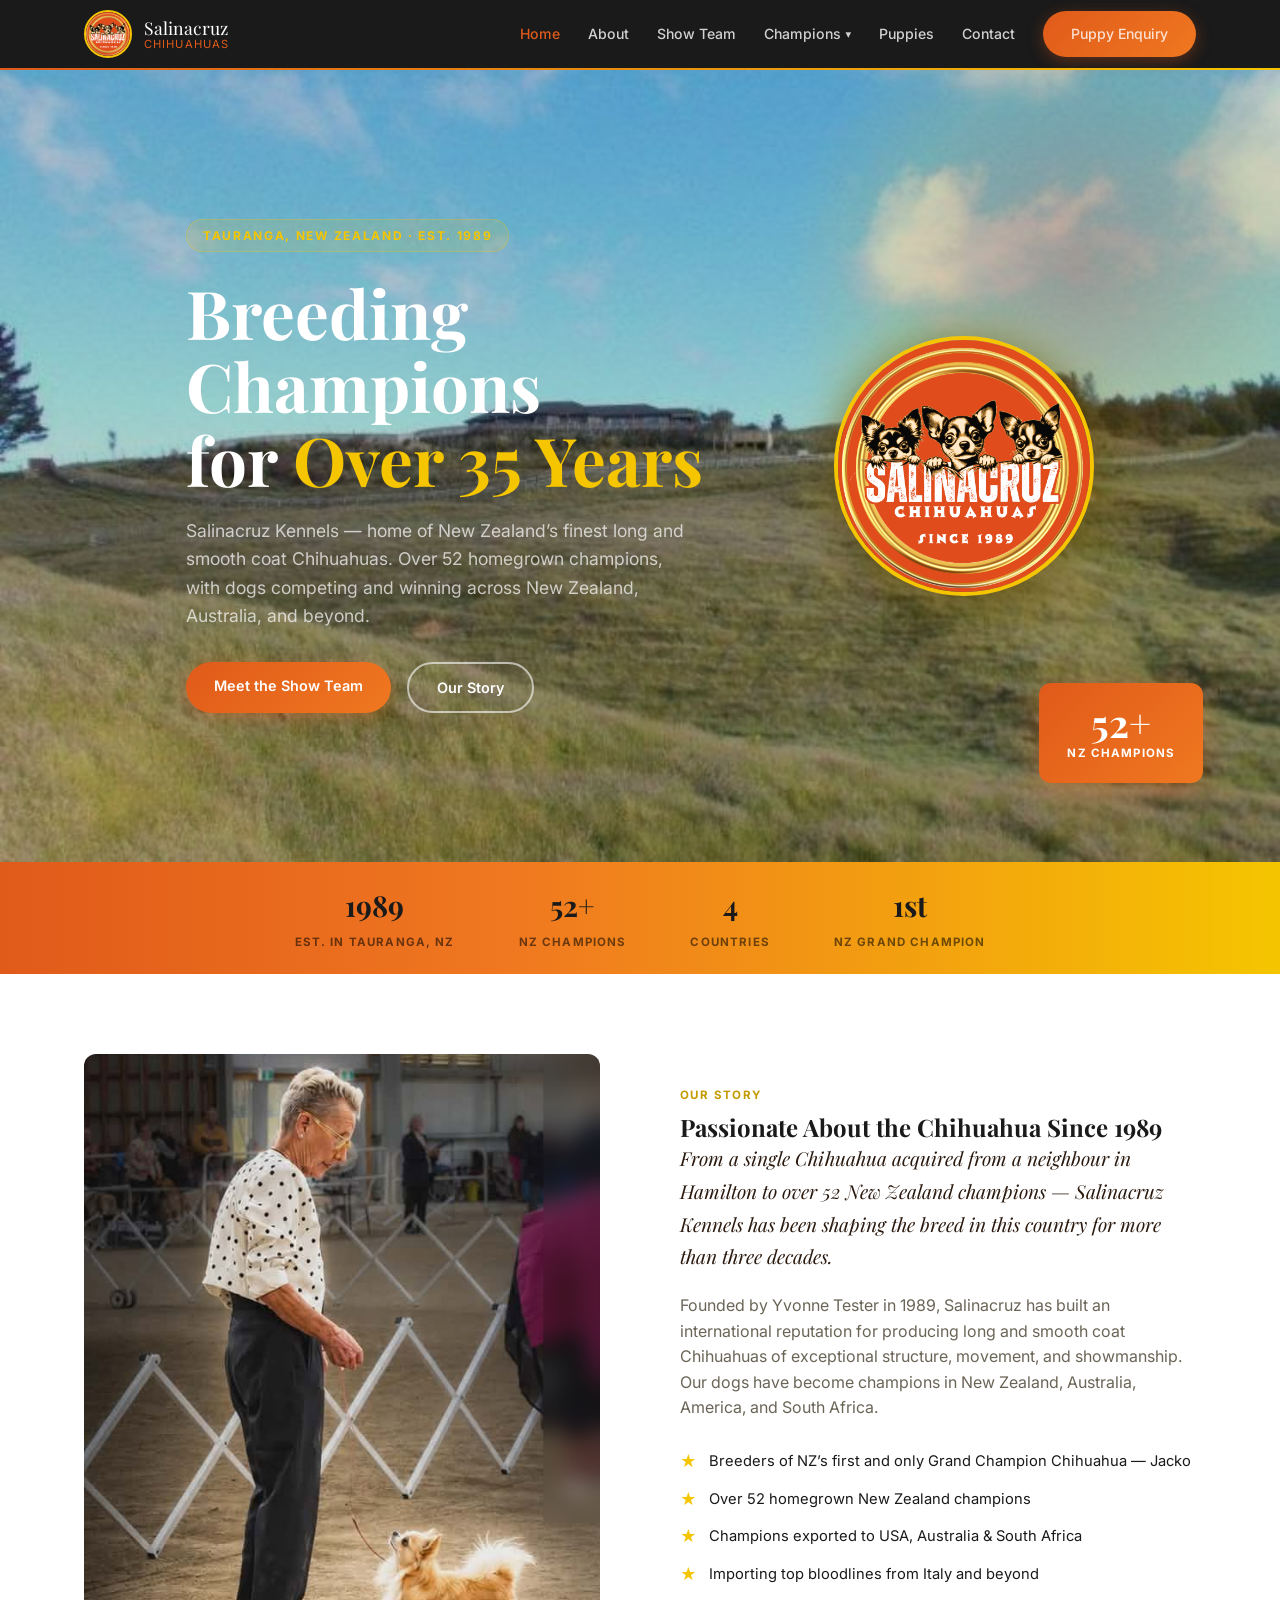
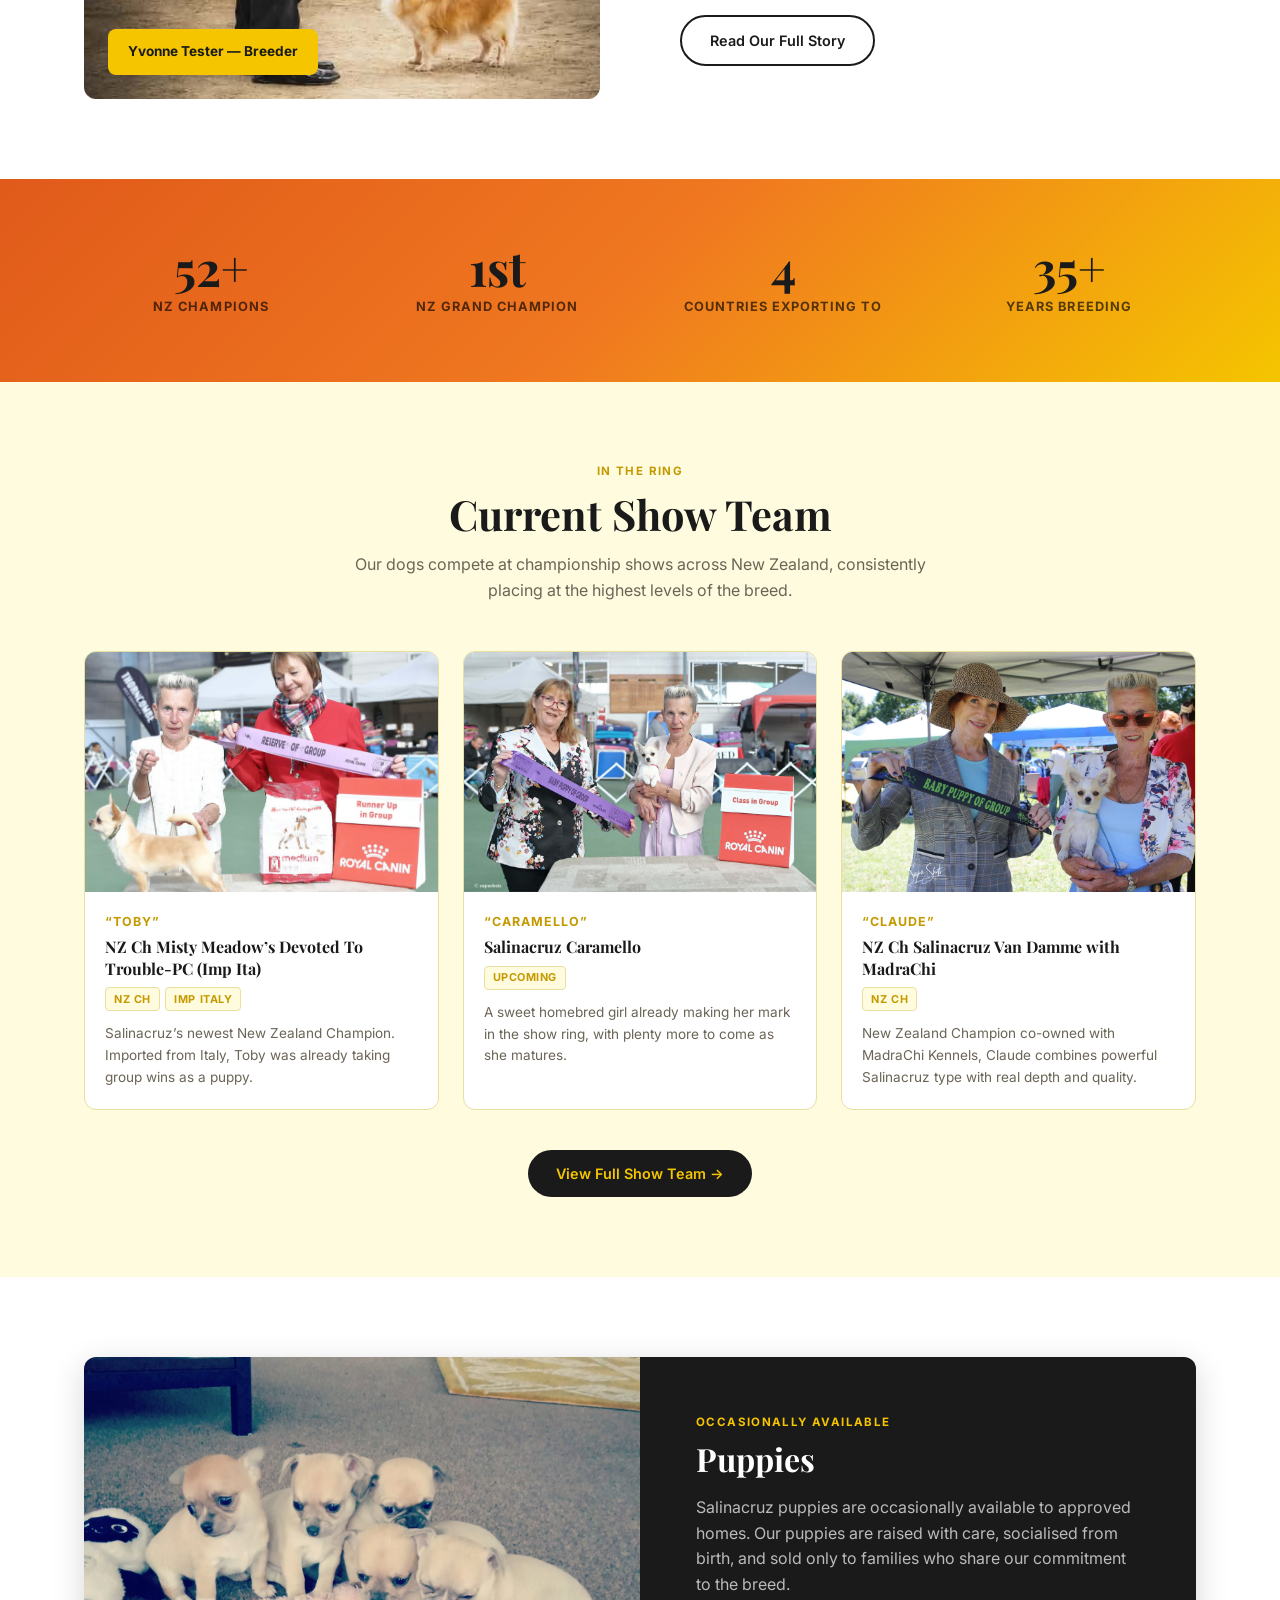
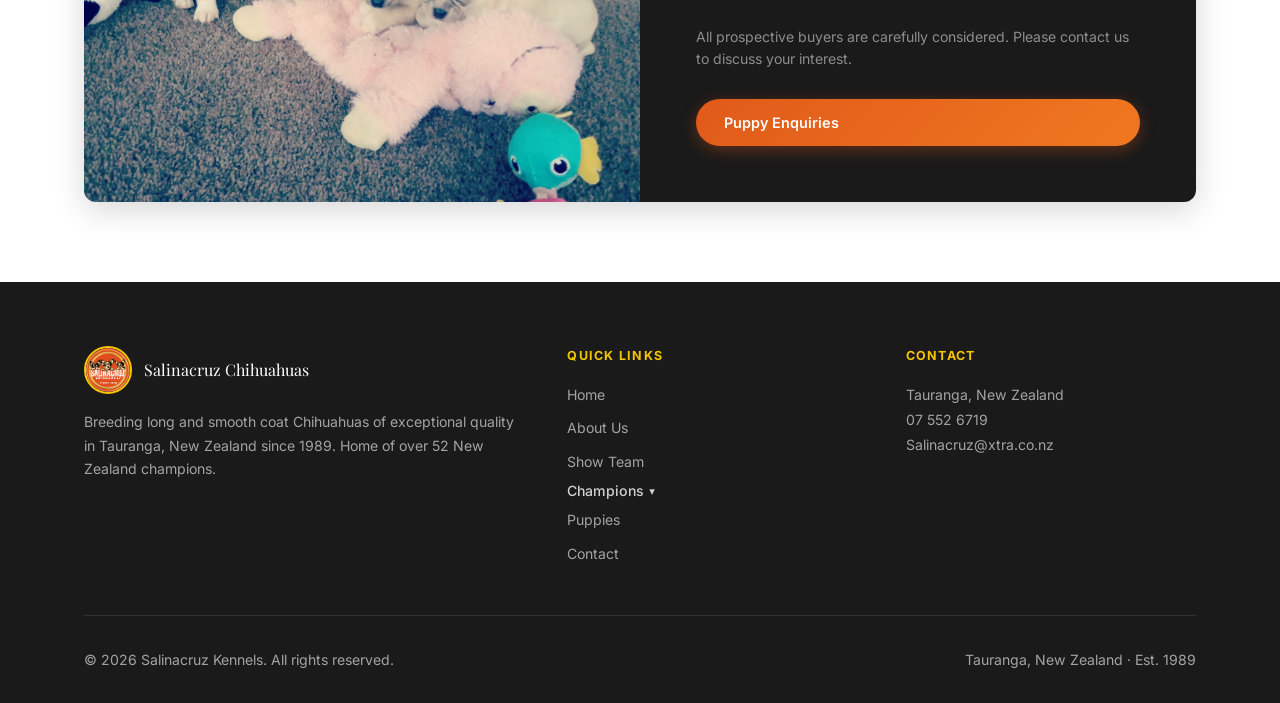
==== commit d81581dd: "Swap Otto for Claude in homepage preview" ====
--- a/index.html
+++ b/index.html
@@ -196,18 +196,16 @@
 
           <div class="dog-card reveal">
             <div class="dog-card__photo">
-              <img src="assets/images/dog-otto.jpg" alt="Otto" onerror="this.style.display='none'" />
+              <img src="assets/images/dog-claude.jpg" alt="Claude" onerror="this.style.display='none'" />
               <div class="dog-card__photo-placeholder">&#128054;</div>
             </div>
             <div class="dog-card__body">
-              <div class="dog-card__nickname">&ldquo;Otto&rdquo;</div>
-              <h3 class="dog-card__name">AM Ch &amp; NZ Ch Pasticciotto-PC Di San Gimignano (Imp Italy)</h3>
+              <div class="dog-card__nickname">&ldquo;Claude&rdquo;</div>
+              <h3 class="dog-card__name">NZ Ch Salinacruz Van Damme with MadraChi</h3>
               <div class="dog-card__titles">
-                <span class="dog-card__title-badge">AM Ch</span>
                 <span class="dog-card__title-badge">NZ Ch</span>
-                <span class="dog-card__title-badge">Imp Italy</span>
               </div>
-              <p class="dog-card__desc">American and New Zealand Champion. Imported from Italy, Otto is a dual-country champion of distinction.</p>
+              <p class="dog-card__desc">New Zealand Champion co-owned with MadraChi Kennels, Claude combines powerful Salinacruz type with real depth and quality.</p>
             </div>
           </div>
 
